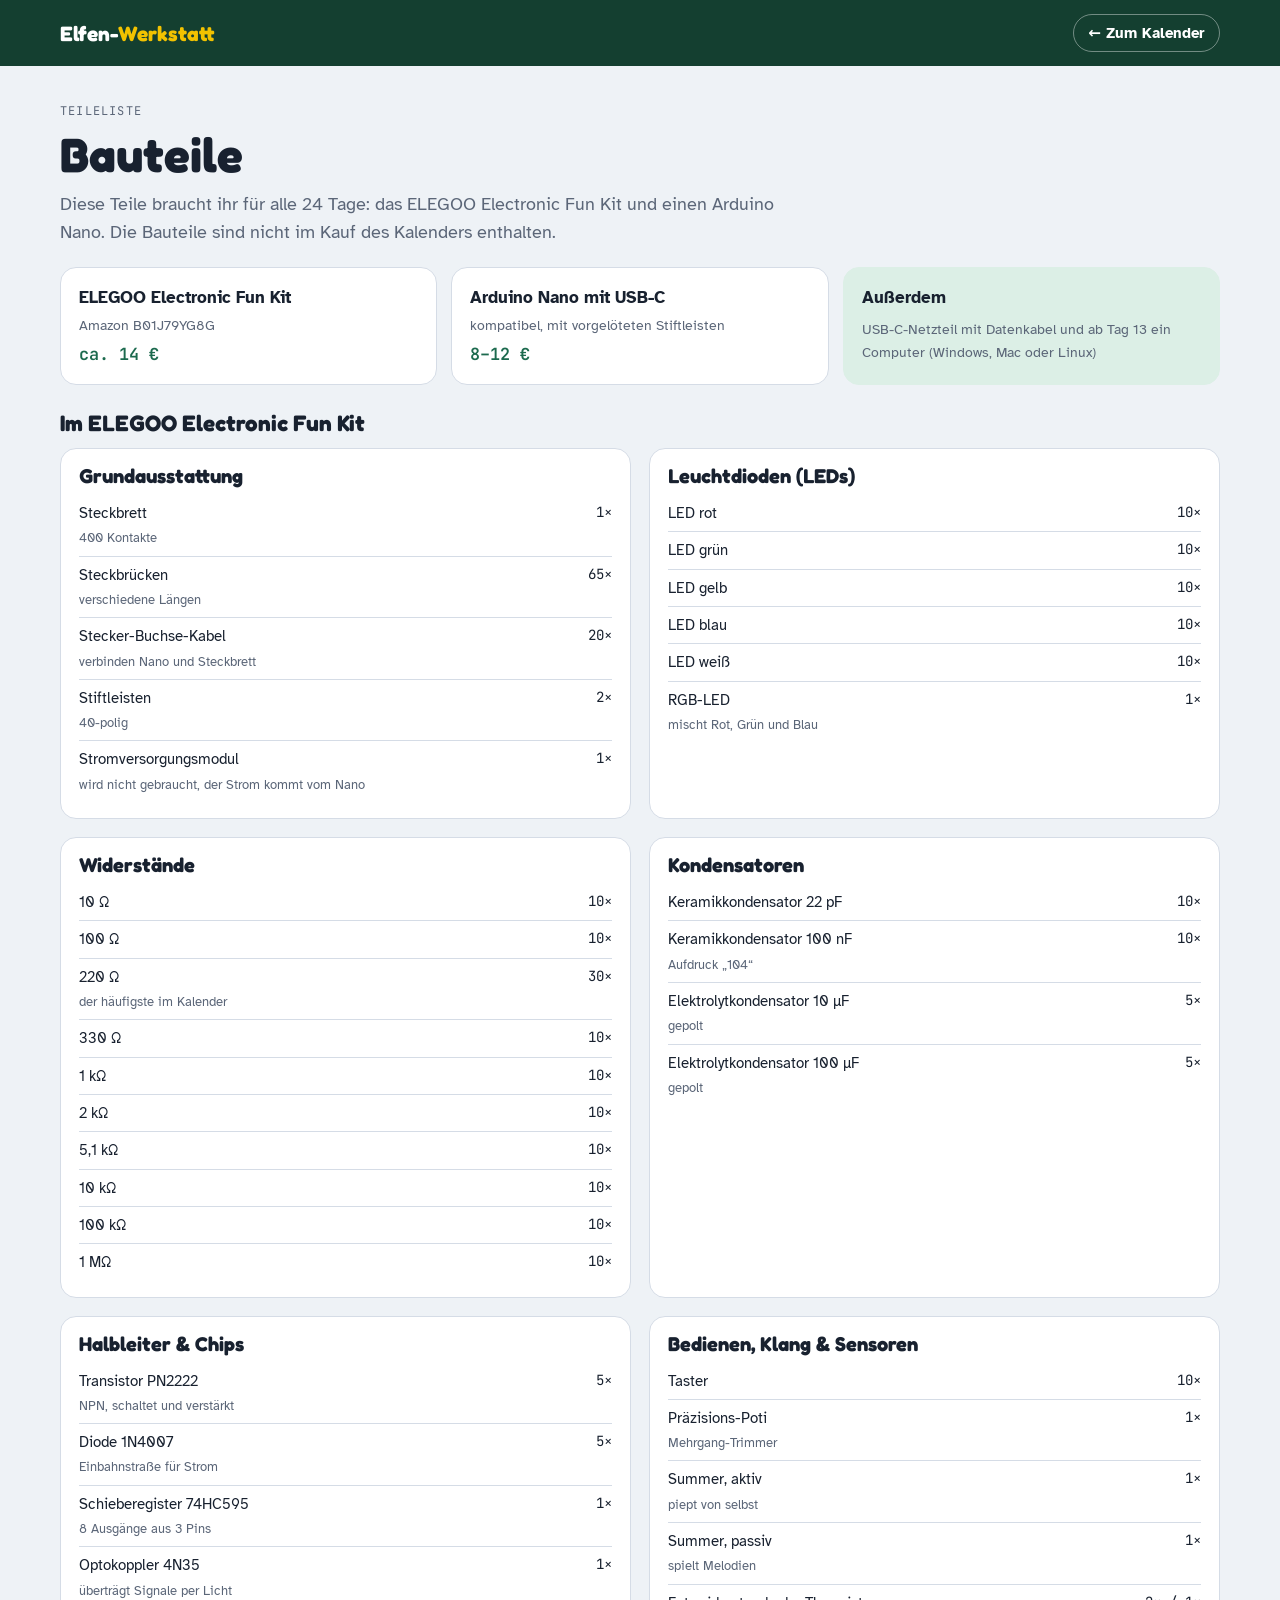
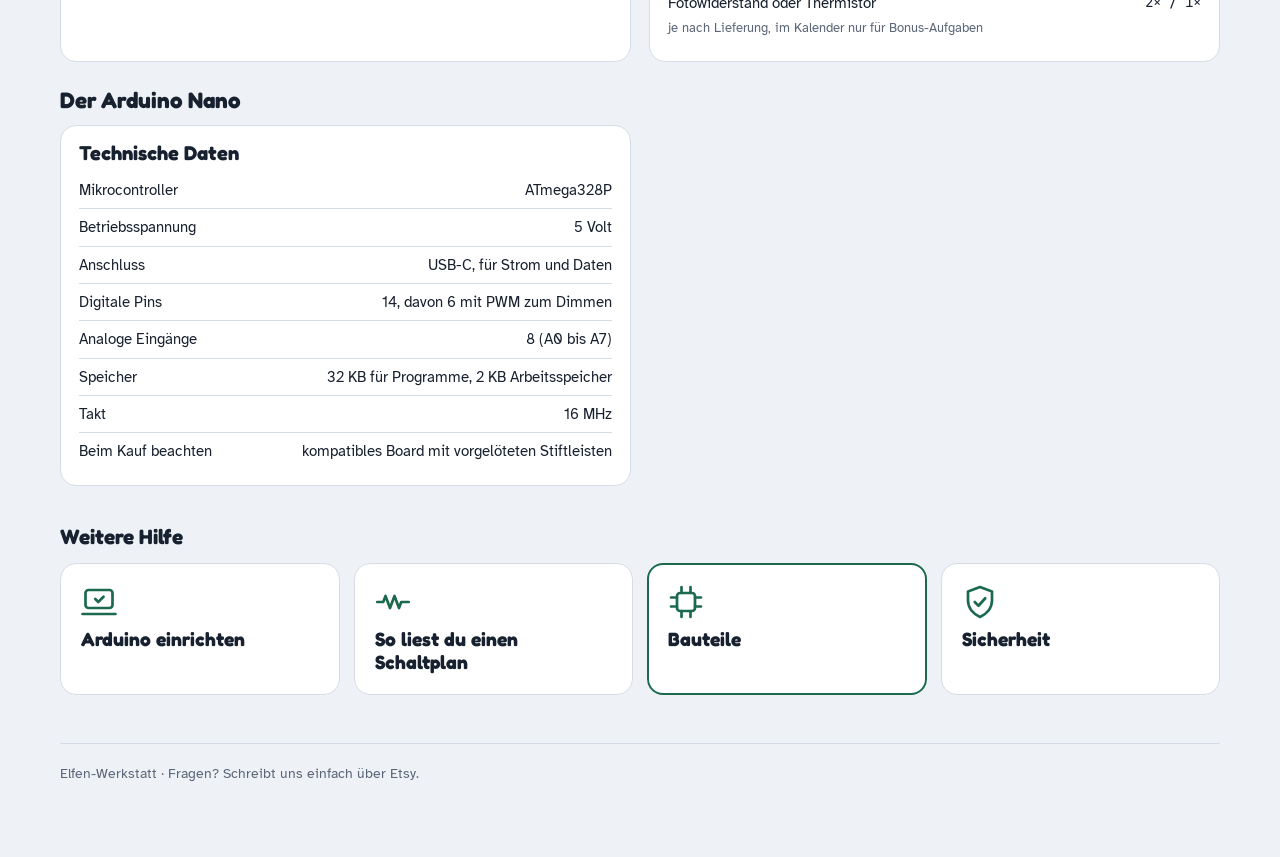
==== bauteile.html @ 212f585e "Hilfe-Unterseiten statt langer Startseite Arduino einrichten, Schaltplan lesen, Bauteile und Sicherh" ====
<!doctype html>
<html lang="de">
<head>
<meta charset="utf-8">
<meta name="viewport" content="width=device-width, initial-scale=1, viewport-fit=cover">
<title>Bauteile · Elfen-Werkstatt</title>
<meta name="description" content="Diese Teile braucht ihr für alle 24 Tage: das ELEGOO Electronic Fun Kit und einen Arduino Nano. Die Bauteile sind nicht im Kauf des Kalenders enthalten.">
<link rel="icon" href="favicon.svg" type="image/svg+xml">
<link rel="preconnect" href="https://fonts.googleapis.com">
<link rel="preconnect" href="https://fonts.gstatic.com" crossorigin>
<link rel="stylesheet" href="https://fonts.googleapis.com/css2?family=Atkinson+Hyperlegible:ital,wght@0,400;0,700;1,400&family=Fredoka:wght@500;600;700&family=JetBrains+Mono:wght@400;600&display=swap">
<style>
/* Layout: Ein Adventskalender als Werkbank. Oben 24 Türchen, darunter öffnet sich die Tageskarte mit Schaltplan. */
:root {
  --bg: #eef2f6;
  --surface: #ffffff;
  --ink: #18212f;
  --muted: #5b6678;
  --line: #d5dce6;
  --pine: #1c6a4e;
  --pine-soft: #dcefe6;
  --night: #24365c;
  --night-soft: #dfe6f3;
  --berry: #b5323a;
  --gold: #b97f00;
  --gold-soft: #f6e7c1;
  --sch-bg: #ffffff;
  --led-red: #e5484d;
  --led-green: #2f9e6a;
  --led-yellow: #f2c200;
  --led-blue: #3e63dd;
  --led-white: #f2f4f7;
  --code-bg: #17213a;
  --code-ink: #e8edf6;
  --code-comment: #8fa3c4;
  --code-try: #ffd66b;
  --f-display: "Fredoka", "Avenir Next Rounded", "Arial Rounded MT Bold", system-ui, sans-serif;
  --f-body: "Atkinson Hyperlegible", "Segoe UI", system-ui, sans-serif;
  --f-mono: "JetBrains Mono", ui-monospace, "SF Mono", Menlo, monospace;
}
@media (prefers-color-scheme: dark) {
  :root:not([data-theme="light"]) {
    --bg: #0c1320; --surface: #141f31; --ink: #e5eaf2; --muted: #95a2b7; --line: #263449;
    --pine: #56c495; --pine-soft: #17352b; --night: #9db4e8; --night-soft: #1a2741;
    --berry: #ff7a7f; --gold: #f2c14e; --gold-soft: #3a2f12; --sch-bg: #141f31;
    --led-white: #dfe5ee; --code-bg: #0a1018; --code-ink: #e8edf6; --code-comment: #8496b4; --code-try: #ffd66b; color-scheme: dark;
  }
}
:root[data-theme="dark"] {
  --bg: #0c1320; --surface: #141f31; --ink: #e5eaf2; --muted: #95a2b7; --line: #263449;
  --pine: #56c495; --pine-soft: #17352b; --night: #9db4e8; --night-soft: #1a2741;
  --berry: #ff7a7f; --gold: #f2c14e; --gold-soft: #3a2f12; --sch-bg: #141f31;
  --led-white: #dfe5ee; --code-bg: #0a1018; --code-ink: #e8edf6; --code-comment: #8496b4; --code-try: #ffd66b; color-scheme: dark;
}

* { box-sizing: border-box; }
[hidden] { display: none !important; }
html, body { margin: 0; }
body {
  background: var(--bg); color: var(--ink); font-family: var(--f-body); font-size: 1.0625rem; line-height: 1.6;
  padding-block: 0 72px; -webkit-font-smoothing: antialiased;
}
.wrap { max-width: calc(1160px + 2 * clamp(16px, 4vw, 44px)); margin-inline: auto; padding-inline: clamp(16px, 4vw, 44px); }
h1, h2, h3 { font-family: var(--f-display); margin: 0; text-wrap: balance; line-height: 1.1; }
p { margin: 0; }
a { color: var(--night); }
code, .mono { font-family: var(--f-mono); font-size: 0.9em; }
code { background: var(--bg); padding: 1px 5px; border-radius: 4px; }
:focus-visible { outline: 3px solid var(--gold); outline-offset: 3px; }
.eyebrow { font-family: var(--f-mono); font-size: 0.75rem; letter-spacing: 0.1em; text-transform: uppercase; color: var(--muted); }

/* Kopf: Foto über die volle Breite, Text links auf grünem Verlauf */
.hero { position: relative; min-height: clamp(460px, 64vh, 640px); display: flex; align-items: center; overflow: hidden; background: #143f30; color: #fff; }
.hero-img { position: absolute; inset: 0; width: 100%; height: 100%; object-fit: cover; object-position: 70% 50%; }
.hero::before { content: ""; position: absolute; inset: 0; z-index: 1;
  background: linear-gradient(90deg, rgba(20,63,48,0.97) 0%, rgba(20,63,48,0.9) 38%, rgba(20,63,48,0.35) 62%, rgba(20,63,48,0) 80%); }
.hero .wrap { position: relative; z-index: 2; width: 100%; padding-block: 56px; }
.hero-text { max-width: 720px; }
.hero .eyebrow { color: #cfe3da; }
.hero h1 { font-size: clamp(2.8rem, 7vw, 5.2rem); font-weight: 700; letter-spacing: -0.01em; margin-top: 10px; color: #fff; }
.hero h1 span { color: #f2c200; }
.lede { margin-top: 16px; color: #e3eee9; max-width: 52ch; font-size: 1.15rem; }
.hero-chips { display: flex; flex-wrap: wrap; gap: 8px; margin-top: 22px; }
.hero-chips span { font-size: 0.9rem; font-weight: 700; padding: 5px 12px; border-radius: 999px; background: rgba(255,255,255,0.14); border: 1px solid rgba(255,255,255,0.28); color: #fff; }
.hero-chips span.gold { background: #f2c200; border-color: #f2c200; color: #18212f; }
.chain { display: flex; gap: 14px; margin-top: 26px; align-items: center; }
.chain i { width: 14px; height: 14px; border-radius: 50%; background: var(--c); opacity: 0.3; box-shadow: 0 0 0 transparent; }
.chain i.on { opacity: 1; box-shadow: 0 0 16px var(--c); }
.hero-note { position: absolute; right: 14px; bottom: 10px; z-index: 2; font-size: 0.75rem; color: #fff; background: rgba(0,0,0,0.35); padding: 2px 8px; border-radius: 6px; }

/* Was ihr kaufen müsst: breite Box unter dem Hero */
.need { margin-block: 28px 34px; background: var(--surface); border: 1px solid var(--line); border-radius: 18px; padding: 20px 24px;
  display: grid; grid-template-columns: minmax(0, 1fr) minmax(0, 3fr); gap: 18px 28px; align-items: center; }
.need h2 { font-size: 1.35rem; }
.need h2 small { display: block; font-family: var(--f-body); font-size: 0.88rem; font-weight: 400; color: var(--muted); margin-top: 4px; }
.need ul { list-style: none; margin: 0; padding: 0; display: grid; grid-template-columns: repeat(3, minmax(0, 1fr)); gap: 14px; }
.need li { display: grid; gap: 2px; padding: 12px 14px; border-radius: 12px; background: var(--bg); }
.need li b { font-weight: 700; }
.need .price { font-family: var(--f-mono); white-space: nowrap; font-size: 1.05rem; color: var(--pine); font-weight: 600; }
.need li.sum { background: var(--pine-soft); }
.need small { color: var(--muted); font-size: 0.88rem; line-height: 1.45; }
.need .extra { grid-column: 1 / -1; display: flex; flex-wrap: wrap; gap: 6px 28px; padding-top: 12px; border-top: 1px dashed var(--line); }

/* Türchen */
.doors-head { display: flex; justify-content: space-between; align-items: baseline; flex-wrap: wrap; gap: 8px 20px; margin-block: 8px 14px; }
.doors-head h2 { font-size: 1.5rem; }
.key { display: flex; gap: 16px; flex-wrap: wrap; font-size: 0.9rem; color: var(--muted); }
.key span { display: inline-flex; align-items: center; gap: 6px; }
.key i { width: 12px; height: 12px; border-radius: 3px; background: var(--c); }
.doors { display: grid; grid-template-columns: repeat(6, minmax(0, 1fr)); gap: 10px; }
.door {
  position: relative; border: 1px solid var(--line); border-radius: 14px; padding: 12px 12px 10px; min-height: 104px;
  background: var(--tint); color: var(--ink); cursor: pointer; text-align: left; font: inherit;
  display: flex; flex-direction: column; justify-content: space-between; gap: 6px;
  transition: transform .15s ease, border-color .15s ease;
}
.door.p1 { --tint: var(--pine-soft); --accent: var(--pine); }
.door.p2 { --tint: var(--night-soft); --accent: var(--night); }
.door.fin { --tint: var(--gold-soft); --accent: var(--gold); grid-column: span 2; }
.door:hover { transform: translateY(-2px); border-color: var(--accent); }
.door .n { font-family: var(--f-display); font-weight: 700; font-size: 2.1rem; line-height: 1; color: var(--accent); }
.door .t { font-size: 0.84rem; line-height: 1.3; }
.door[aria-current="true"] { border: 2px solid var(--accent); padding: 11px 11px 9px; }
.door.seen::after {
  content: ""; position: absolute; top: 12px; right: 12px; width: 9px; height: 9px; border-radius: 50%; background: var(--accent);
}

/* Tageskarte */
.day { margin-top: 26px; background: var(--surface); border: 1px solid var(--line); border-radius: 20px; padding: clamp(18px, 3vw, 32px); scroll-margin-top: 16px; }
.day-head { display: flex; justify-content: space-between; align-items: flex-start; gap: 16px; flex-wrap: wrap; }
.day-head h2 { font-size: clamp(1.7rem, 4vw, 2.5rem); margin-top: 6px; }
.meta { display: flex; gap: 10px; flex-wrap: wrap; margin-top: 12px; }
.chip { font-size: 0.85rem; padding: 3px 10px; border-radius: 999px; border: 1px solid var(--line); background: var(--bg); display: inline-flex; align-items: center; gap: 6px; }
.dots { display: inline-flex; gap: 3px; }
.dots i { width: 8px; height: 8px; border-radius: 50%; border: 1.5px solid var(--accent); }
.dots i.f { background: var(--accent); }
.nav { display: flex; gap: 8px; }
.btn { font: inherit; font-size: 0.95rem; border: 1px solid var(--line); background: var(--bg); color: var(--ink); border-radius: 10px; padding: 7px 14px; cursor: pointer; }
.btn:hover:not(:disabled) { border-color: var(--accent); }
.btn:disabled { opacity: 0.4; cursor: default; }
.btn.go { background: var(--accent); color: var(--surface); border-color: var(--accent); }
.day-body { display: grid; grid-template-columns: minmax(0, 1fr) minmax(0, 1.1fr); gap: 32px; margin-top: 24px; align-items: start; }
.story { font-style: italic; font-size: 1.12rem; border-left: 4px solid var(--accent); padding-left: 14px; }
.blocks { display: grid; gap: 18px; margin-top: 20px; }
.block h3 { font-family: var(--f-mono); font-weight: 600; font-size: 0.75rem; letter-spacing: 0.1em; text-transform: uppercase; color: var(--muted); margin-bottom: 4px; }
.block p { max-width: 64ch; }
.block.bonus { background: var(--gold-soft); border-radius: 12px; padding: 12px 14px; }
.block.calc { background: var(--bg); border-radius: 12px; padding: 12px 14px; }
.figure { position: sticky; top: 16px; display: grid; gap: 10px; }
.sheet { border: 1px solid var(--line); border-radius: 14px; background: var(--sch-bg); padding: 14px; overflow-x: auto; }
.figure figcaption { font-size: 0.88rem; color: var(--muted); display: flex; justify-content: space-between; gap: 10px; flex-wrap: wrap; }
.tomorrow { margin-top: 26px; padding-top: 18px; border-top: 1px dashed var(--line); display: flex; justify-content: space-between; align-items: center; gap: 16px; flex-wrap: wrap; }
.tomorrow p { color: var(--muted); max-width: 60ch; }

/* Schaltplan */
.sch { display: block; width: 100%; height: auto; max-height: 460px; color: var(--ink); }
.sch .w { fill: none; stroke: currentColor; stroke-width: 2; stroke-linejoin: round; stroke-linecap: round; }
.sch .thin { stroke-width: 1.4; }
.sch .b { fill: var(--sch-bg); stroke: currentColor; stroke-width: 2; }
.sch .fill, .sch .j { fill: currentColor; }
.sch .o { fill: var(--sch-bg); stroke: currentColor; stroke-width: 1.6; }
.sch .box { fill: none; stroke: currentColor; stroke-width: 1.6; }
.sch .dash { stroke-dasharray: 5 4; stroke: var(--muted); }
.sch text { font-family: var(--f-mono); font-size: 12px; fill: currentColor; }
.sch .ref { font-weight: 600; }
.sch .small { font-size: 10.5px; fill: var(--muted); }
.sch .net { font-weight: 600; fill: var(--berry); }
.sch .pin { font-size: 11px; }
.sch .num { font-size: 9px; fill: var(--muted); }
.pins { width: 100%; border-collapse: collapse; font-size: 0.86rem; }
.pins th, .pins td { text-align: left; padding: 5px 8px; border-bottom: 1px solid var(--line); vertical-align: top; }
.pins th { font-family: var(--f-mono); font-size: 0.72rem; text-transform: uppercase; letter-spacing: 0.06em; color: var(--muted); font-weight: 600; }
.tablewrap { overflow-x: auto; }

/* Code */
.code { margin-top: 28px; display: grid; gap: 12px; }
.code-head { display: flex; justify-content: space-between; align-items: center; gap: 12px; flex-wrap: wrap; }
.code-head h3 { font-size: 1.35rem; }
.steps { display: flex; gap: 8px; flex-wrap: wrap; margin: 0; padding: 0; list-style: none; counter-reset: s; }
.steps li { counter-increment: s; font-size: 0.92rem; background: var(--bg); border: 1px solid var(--line); border-radius: 999px; padding: 4px 12px 4px 6px; display: inline-flex; align-items: center; gap: 8px; }
.steps li::before { content: counter(s); width: 22px; height: 22px; border-radius: 50%; background: var(--accent); color: var(--surface); display: inline-grid; place-items: center; font-weight: 700; font-size: 0.8rem; }
.copy { font: inherit; font-weight: 700; font-size: 1rem; border: 0; border-radius: 12px; padding: 10px 18px; cursor: pointer; background: var(--accent); color: var(--surface); }
.copy.done { background: var(--pine); }
.codebox { position: relative; background: var(--code-bg); color: var(--code-ink); border-radius: 14px; overflow: auto; max-height: 520px; }
.codebox pre { margin: 0; padding: 16px 18px; font-family: var(--f-mono); font-size: 0.86rem; line-height: 1.55; tab-size: 2; }
.codebox .file { position: sticky; top: 0; display: block; padding: 8px 18px; font-family: var(--f-mono); font-size: 0.75rem; color: var(--code-comment); background: var(--code-bg); border-bottom: 1px solid rgba(255,255,255,0.08); }
.codebox code { background: none; padding: 0; border-radius: 0; color: inherit; font-size: inherit; }
.codebox ::selection { background: rgba(255, 214, 107, 0.35); color: #ffffff; }
.codebox .c { color: var(--code-comment); }
.codebox .try { color: var(--code-try); font-weight: 600; }
.legend-try { font-size: 0.9rem; color: var(--muted); }
.legend-try b { color: var(--ink); background: var(--code-bg); color: var(--code-try); padding: 1px 6px; border-radius: 4px; font-family: var(--f-mono); font-weight: 600; }
.callout { margin-top: 20px; border: 2px dashed var(--accent); border-radius: 14px; padding: 14px 16px; display: flex; justify-content: space-between; align-items: center; gap: 12px; flex-wrap: wrap; }
.callout p { max-width: 60ch; }

/* Freischalten */
.door.locked .n::after {
  content: ""; display: inline-block; width: 10px; height: 8px; margin-left: 8px; vertical-align: middle;
  border-radius: 2px; background: var(--accent); position: relative; top: -3px;
  box-shadow: 0 -5px 0 -2px var(--tint), 0 -6px 0 -1px var(--accent);
}
.lock { display: grid; gap: 14px; max-width: 640px; }
.lock h2 { font-size: clamp(1.7rem, 4vw, 2.5rem); }
.lock form { display: flex; gap: 10px; flex-wrap: wrap; margin-top: 4px; }
.lock input {
  flex: 1 1 240px; min-width: 0; font-family: var(--f-mono); font-size: 1.25rem; letter-spacing: 0.08em; text-transform: uppercase;
  padding: 10px 14px; border-radius: 12px; border: 2px solid var(--line); background: var(--bg); color: var(--ink);
}
.lock input:focus { border-color: var(--accent); outline: none; }
.lock .msg { min-height: 1.4em; font-weight: 700; }
.lock .msg.err { color: var(--berry); }
.lock .msg.ok { color: var(--pine); }
.lock .hint { color: var(--muted); font-size: 0.95rem; }
.lock .card { background: var(--gold-soft); border-radius: 12px; padding: 12px 14px; font-size: 0.95rem; }
.unlocked-note { font-size: 0.88rem; color: var(--pine); font-weight: 700; }

/* Arduino einrichten */
.guide { background: var(--surface); border: 1px solid var(--line); border-radius: 20px; padding: clamp(18px, 3vw, 32px); }
.guide-body { display: grid; gap: 10px; max-width: 74ch; }
.guide-body h3 { font-size: 1.25rem; margin-top: 14px; }
.guide-body ol, .guide-body ul { margin: 0; padding-left: 22px; display: grid; gap: 6px; }
.guide-body ul ul { margin-top: 6px; }

/* Hilfe & Infos: Kacheln zu den Unterseiten */
.infos { display: grid; grid-template-columns: repeat(4, minmax(0, 1fr)); gap: 14px; margin-top: 14px; }
.info { display: grid; gap: 8px; align-content: start; padding: 20px; border-radius: 16px; background: var(--surface); border: 1px solid var(--line);
  color: var(--ink); text-decoration: none; transition: transform .15s ease, border-color .15s ease; }
.info:hover { transform: translateY(-2px); border-color: var(--pine); }
.info[aria-current="page"] { border: 2px solid var(--pine); padding: 19px; }
.info svg { width: 36px; height: 36px; color: var(--pine); fill: none; stroke: currentColor; stroke-width: 1.8; stroke-linecap: round; stroke-linejoin: round; }
.info .t { font-family: var(--f-display); font-weight: 700; font-size: 1.2rem; line-height: 1.2; }
.info .d { color: var(--muted); font-size: 0.95rem; }
.info .go { color: var(--pine); font-weight: 700; font-size: 0.95rem; margin-top: 4px; }
.sitefoot { margin-top: 48px; padding-top: 18px; border-top: 1px solid var(--line); font-size: 0.9rem; color: var(--muted); }

/* Unterseiten */
.topbar { background: #143f30; color: #fff; }
.topbar .wrap { display: flex; justify-content: space-between; align-items: center; gap: 12px; padding-block: 14px; }
.topbar .brand { color: #fff; text-decoration: none; font-family: var(--f-display); font-weight: 700; font-size: 1.3rem; }
.topbar .brand span { color: #f2c200; }
.topbar .back { color: #fff; text-decoration: none; font-weight: 700; font-size: 0.95rem; border: 1px solid rgba(255,255,255,0.4); border-radius: 999px; padding: 6px 14px; }
.topbar .back:hover { background: rgba(255,255,255,0.12); }
.pagehead { padding-block: 36px 20px; }
.pagehead h1 { font-size: clamp(2rem, 5vw, 3rem); margin-top: 6px; }
.pagehead p { color: var(--muted); max-width: 62ch; margin-top: 10px; font-size: 1.1rem; }
.page { background: var(--surface); border: 1px solid var(--line); border-radius: 20px; padding: clamp(18px, 3vw, 32px); }
.parts { display: grid; grid-template-columns: repeat(2, minmax(0, 1fr)); gap: 18px; }
.parts section { background: var(--surface); border: 1px solid var(--line); border-radius: 16px; padding: 16px 18px; }
.parts h2 { font-size: 1.25rem; margin-bottom: 8px; }
.parts table { width: 100%; border-collapse: collapse; font-size: 0.95rem; }
.parts td { padding: 6px 0; border-bottom: 1px solid var(--line); vertical-align: top; }
.parts tr:last-child td { border-bottom: 0; }
.parts td.n { text-align: right; white-space: nowrap; font-family: var(--f-mono); font-size: 0.88rem; padding-left: 12px; }
.parts small { color: var(--muted); }
.kaufen { display: grid; grid-template-columns: repeat(3, minmax(0, 1fr)); gap: 14px; margin-bottom: 22px; }
.kaufen div { background: var(--surface); border: 1px solid var(--line); border-radius: 16px; padding: 16px 18px; display: grid; gap: 4px; }
.kaufen div.sum { background: var(--pine-soft); border-color: var(--pine-soft); }
.kaufen b { font-weight: 700; }
.kaufen .price { font-family: var(--f-mono); color: var(--pine); font-weight: 600; font-size: 1.05rem; }
.kaufen small { color: var(--muted); }
.legend-big { display: grid; grid-template-columns: repeat(auto-fill, minmax(180px, 1fr)); gap: 12px; margin-top: 20px; }
.legend-big div { background: var(--surface); border: 1px solid var(--line); border-radius: 14px; padding: 14px; display: grid; gap: 6px; justify-items: center; text-align: center; }
.legend-big .sch { height: 54px; width: auto; max-width: 100%; }
.legend-big b { font-size: 1rem; }
.legend-big small { color: var(--muted); font-size: 0.86rem; line-height: 1.4; }
.rules { display: grid; gap: 12px; margin: 0; padding: 0; list-style: none; }
.rules li { display: grid; grid-template-columns: 36px minmax(0, 1fr); gap: 14px; align-items: start; background: var(--surface); border: 1px solid var(--line); border-radius: 14px; padding: 14px 16px; }
.rules li i { width: 36px; height: 36px; border-radius: 50%; background: var(--pine); color: var(--surface); display: grid; place-items: center; font-style: normal; font-weight: 700; font-family: var(--f-display); }
.rules b { display: block; margin-bottom: 2px; }
.more { margin-top: 40px; }
.more h2 { font-size: 1.3rem; }
h2.sub { font-size: 1.4rem; margin: 26px 0 12px; }
.parts td.n.wide { font-family: var(--f-body); font-size: 0.95rem; white-space: normal; }

/* Unterer Teil */
.section { margin-top: 56px; }
.section > h2 { font-size: 1.6rem; margin-bottom: 6px; }
.section > p { color: var(--muted); max-width: 64ch; margin-bottom: 16px; }
.legend { display: grid; grid-template-columns: repeat(auto-fill, minmax(150px, 1fr)); gap: 10px; }
.legend div { background: var(--surface); border: 1px solid var(--line); border-radius: 12px; padding: 10px 12px; display: grid; gap: 4px; justify-items: center; font-size: 0.88rem; }
.legend .sch { height: 46px; width: auto; max-width: 100%; }
.two { display: grid; grid-template-columns: minmax(0, 1.3fr) minmax(0, 1fr); gap: 28px; align-items: start; }
.panel { background: var(--surface); border: 1px solid var(--line); border-radius: 16px; padding: 16px 18px; }
.safety { margin: 0; padding-left: 20px; display: grid; gap: 8px; }
.foot { margin-top: 48px; font-size: 0.88rem; color: var(--muted); max-width: 72ch; }

@media (max-width: 960px) {
  .infos { grid-template-columns: repeat(2, minmax(0, 1fr)); }
  .parts, .kaufen { grid-template-columns: minmax(0, 1fr); }
  .day-body, .two { grid-template-columns: minmax(0, 1fr); }
  .need { grid-template-columns: minmax(0, 1fr); }
  .hero::before { background: linear-gradient(90deg, rgba(20,63,48,0.96) 0%, rgba(20,63,48,0.85) 55%, rgba(20,63,48,0.4) 100%); }
  .figure { position: static; order: -1; }
  .doors { grid-template-columns: repeat(4, minmax(0, 1fr)); }
}
@media (max-width: 640px) {
  .hero { flex-direction: column; align-items: stretch; min-height: 0; }
  .hero-img { position: static; height: 240px; object-position: 75% 55%; }
  .hero::before { display: none; }
  .hero .wrap { padding-block: 26px 30px; }
  .hero-note { top: 206px; bottom: auto; }
  .need ul { grid-template-columns: minmax(0, 1fr); }
}
@media (max-width: 520px) {
  .infos { grid-template-columns: minmax(0, 1fr); }
  .doors { grid-template-columns: repeat(3, minmax(0, 1fr)); }
  .door { min-height: 88px; }
  .door .n { font-size: 1.7rem; }
  .door.fin { grid-column: span 3; }
}
@media (prefers-reduced-motion: reduce) { * { transition: none !important; animation: none !important; scroll-behavior: auto !important; } }
</style>
</head>
<body>
<svg width="0" height="0" style="position:absolute" aria-hidden="true" focusable="false">
  <defs><marker id="ah" viewBox="0 0 10 10" refX="9" refY="5" markerWidth="7" markerHeight="7" orient="auto-start-reverse"><path d="M0,0L10,5L0,10z" fill="currentColor"/></marker></defs>
</svg>
<header class="topbar"><div class="wrap"><a class="brand" href="./">Elfen-<span>Werkstatt</span></a><a class="back" href="./">← Zum Kalender</a></div></header>
<main class="wrap">
  <div class="pagehead"><div class="eyebrow">Teileliste</div><h1>Bauteile</h1><p>Diese Teile braucht ihr für alle 24 Tage: das ELEGOO Electronic Fun Kit und einen Arduino Nano. Die Bauteile sind nicht im Kauf des Kalenders enthalten.</p></div>
  <div class="kaufen"><div><b>ELEGOO Electronic Fun Kit</b><small>Amazon B01J79YG8G</small><span class="price">ca. 14 €</span></div><div><b>Arduino Nano mit USB-C</b><small>kompatibel, mit vorgelöteten Stiftleisten</small><span class="price">8–12 €</span></div><div class="sum"><b>Außerdem</b><small>USB-C-Netzteil mit Datenkabel und ab Tag 13 ein Computer (Windows, Mac oder Linux)</small></div></div><h2 class="sub">Im ELEGOO Electronic Fun Kit</h2><div class="parts"><section><h2>Grundausstattung</h2><table><tr><td>Steckbrett<br><small>400 Kontakte</small></td><td class="n">1×</td></tr><tr><td>Steckbrücken<br><small>verschiedene Längen</small></td><td class="n">65×</td></tr><tr><td>Stecker-Buchse-Kabel<br><small>verbinden Nano und Steckbrett</small></td><td class="n">20×</td></tr><tr><td>Stiftleisten<br><small>40-polig</small></td><td class="n">2×</td></tr><tr><td>Stromversorgungsmodul<br><small>wird nicht gebraucht, der Strom kommt vom Nano</small></td><td class="n">1×</td></tr></table></section><section><h2>Leuchtdioden (LEDs)</h2><table><tr><td>LED rot</td><td class="n">10×</td></tr><tr><td>LED grün</td><td class="n">10×</td></tr><tr><td>LED gelb</td><td class="n">10×</td></tr><tr><td>LED blau</td><td class="n">10×</td></tr><tr><td>LED weiß</td><td class="n">10×</td></tr><tr><td>RGB-LED<br><small>mischt Rot, Grün und Blau</small></td><td class="n">1×</td></tr></table></section><section><h2>Widerstände</h2><table><tr><td>10 Ω</td><td class="n">10×</td></tr><tr><td>100 Ω</td><td class="n">10×</td></tr><tr><td>220 Ω<br><small>der häufigste im Kalender</small></td><td class="n">30×</td></tr><tr><td>330 Ω</td><td class="n">10×</td></tr><tr><td>1 kΩ</td><td class="n">10×</td></tr><tr><td>2 kΩ</td><td class="n">10×</td></tr><tr><td>5,1 kΩ</td><td class="n">10×</td></tr><tr><td>10 kΩ</td><td class="n">10×</td></tr><tr><td>100 kΩ</td><td class="n">10×</td></tr><tr><td>1 MΩ</td><td class="n">10×</td></tr></table></section><section><h2>Kondensatoren</h2><table><tr><td>Keramikkondensator 22 pF</td><td class="n">10×</td></tr><tr><td>Keramikkondensator 100 nF<br><small>Aufdruck „104“</small></td><td class="n">10×</td></tr><tr><td>Elektrolytkondensator 10 µF<br><small>gepolt</small></td><td class="n">5×</td></tr><tr><td>Elektrolytkondensator 100 µF<br><small>gepolt</small></td><td class="n">5×</td></tr></table></section><section><h2>Halbleiter & Chips</h2><table><tr><td>Transistor PN2222<br><small>NPN, schaltet und verstärkt</small></td><td class="n">5×</td></tr><tr><td>Diode 1N4007<br><small>Einbahnstraße für Strom</small></td><td class="n">5×</td></tr><tr><td>Schieberegister 74HC595<br><small>8 Ausgänge aus 3 Pins</small></td><td class="n">1×</td></tr><tr><td>Optokoppler 4N35<br><small>überträgt Signale per Licht</small></td><td class="n">1×</td></tr></table></section><section><h2>Bedienen, Klang & Sensoren</h2><table><tr><td>Taster</td><td class="n">10×</td></tr><tr><td>Präzisions-Poti<br><small>Mehrgang-Trimmer</small></td><td class="n">1×</td></tr><tr><td>Summer, aktiv<br><small>piept von selbst</small></td><td class="n">1×</td></tr><tr><td>Summer, passiv<br><small>spielt Melodien</small></td><td class="n">1×</td></tr><tr><td>Fotowiderstand oder Thermistor<br><small>je nach Lieferung, im Kalender nur für Bonus-Aufgaben</small></td><td class="n">2× / 1×</td></tr></table></section></div><h2 class="sub">Der Arduino Nano</h2><div class="parts"><section><h2>Technische Daten</h2><table><tr><td>Mikrocontroller</td><td class="n wide">ATmega328P</td></tr><tr><td>Betriebsspannung</td><td class="n wide">5 Volt</td></tr><tr><td>Anschluss</td><td class="n wide">USB-C, für Strom und Daten</td></tr><tr><td>Digitale Pins</td><td class="n wide">14, davon 6 mit PWM zum Dimmen</td></tr><tr><td>Analoge Eingänge</td><td class="n wide">8 (A0 bis A7)</td></tr><tr><td>Speicher</td><td class="n wide">32 KB für Programme, 2 KB Arbeitsspeicher</td></tr><tr><td>Takt</td><td class="n wide">16 MHz</td></tr><tr><td>Beim Kauf beachten</td><td class="n wide">kompatibles Board mit vorgelöteten Stiftleisten</td></tr></table></section></div>
  <section class="more"><h2>Weitere Hilfe</h2><nav class="infos" aria-label="Hilfe und Infos"><a class="info" href="einrichten.html"><svg viewBox="0 0 24 24" aria-hidden="true"><rect x="3" y="4" width="18" height="12" rx="2"/><path d="M1 20h22M9.5 10l2 2 3.5-3.5"/></svg><span class="t">Arduino einrichten</span></a><a class="info" href="schaltplan-lesen.html"><svg viewBox="0 0 24 24" aria-hidden="true"><path d="M1.5 12h4l1.5-4 3 8 3-8 3 8 1.5-4h5"/></svg><span class="t">So liest du einen Schaltplan</span></a><a class="info" href="bauteile.html" aria-current="page"><svg viewBox="0 0 24 24" aria-hidden="true"><rect x="6" y="6" width="12" height="12" rx="2"/><path d="M9 2v4M15 2v4M9 18v4M15 18v4M2 9h4M2 15h4M18 9h4M18 15h4"/></svg><span class="t">Bauteile</span></a><a class="info" href="sicherheit.html"><svg viewBox="0 0 24 24" aria-hidden="true"><path d="M12 2l8 3v6c0 5-3.5 9-8 11-4.5-2-8-6-8-11V5z"/><path d="M8.5 12l2.5 2.5 4.5-5"/></svg><span class="t">Sicherheit</span></a></nav></section>
  <footer class="sitefoot">Elfen-Werkstatt · Fragen? Schreibt uns einfach über Etsy.</footer>
</main>
</body>
</html>
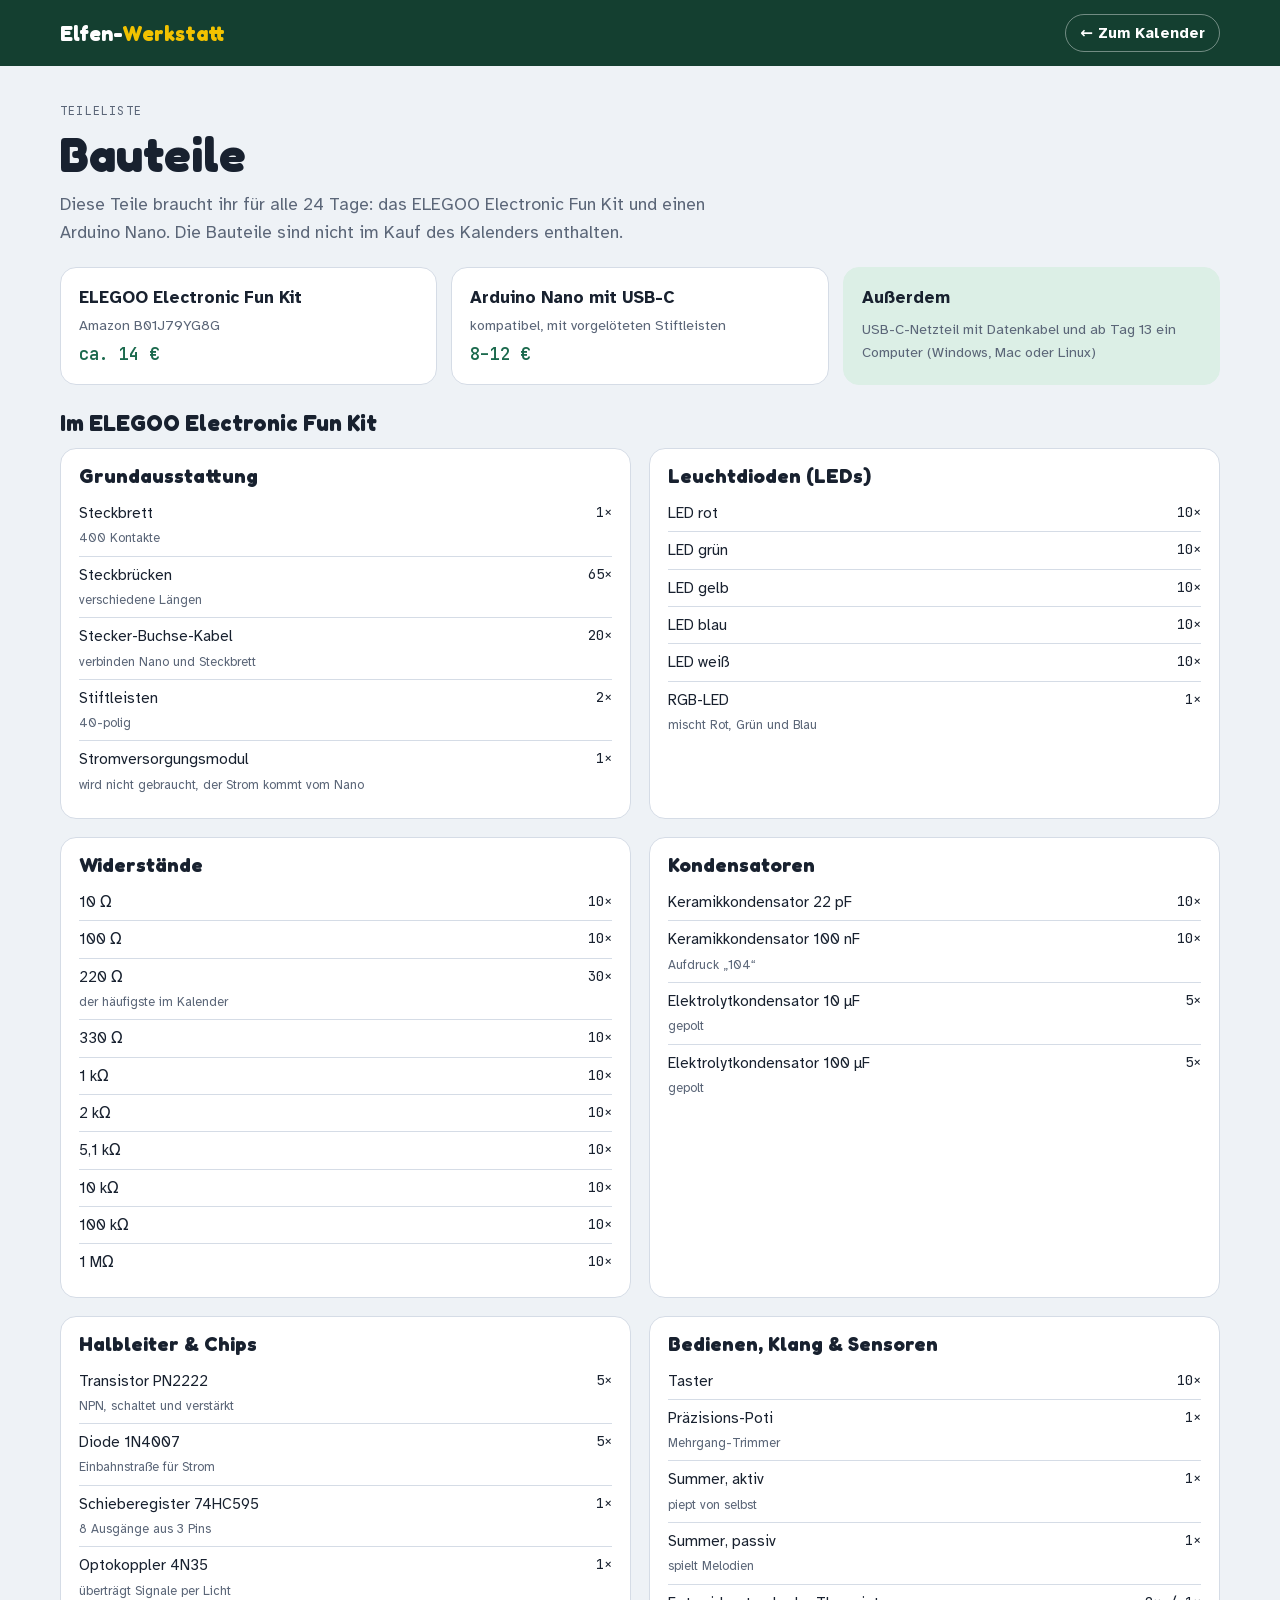
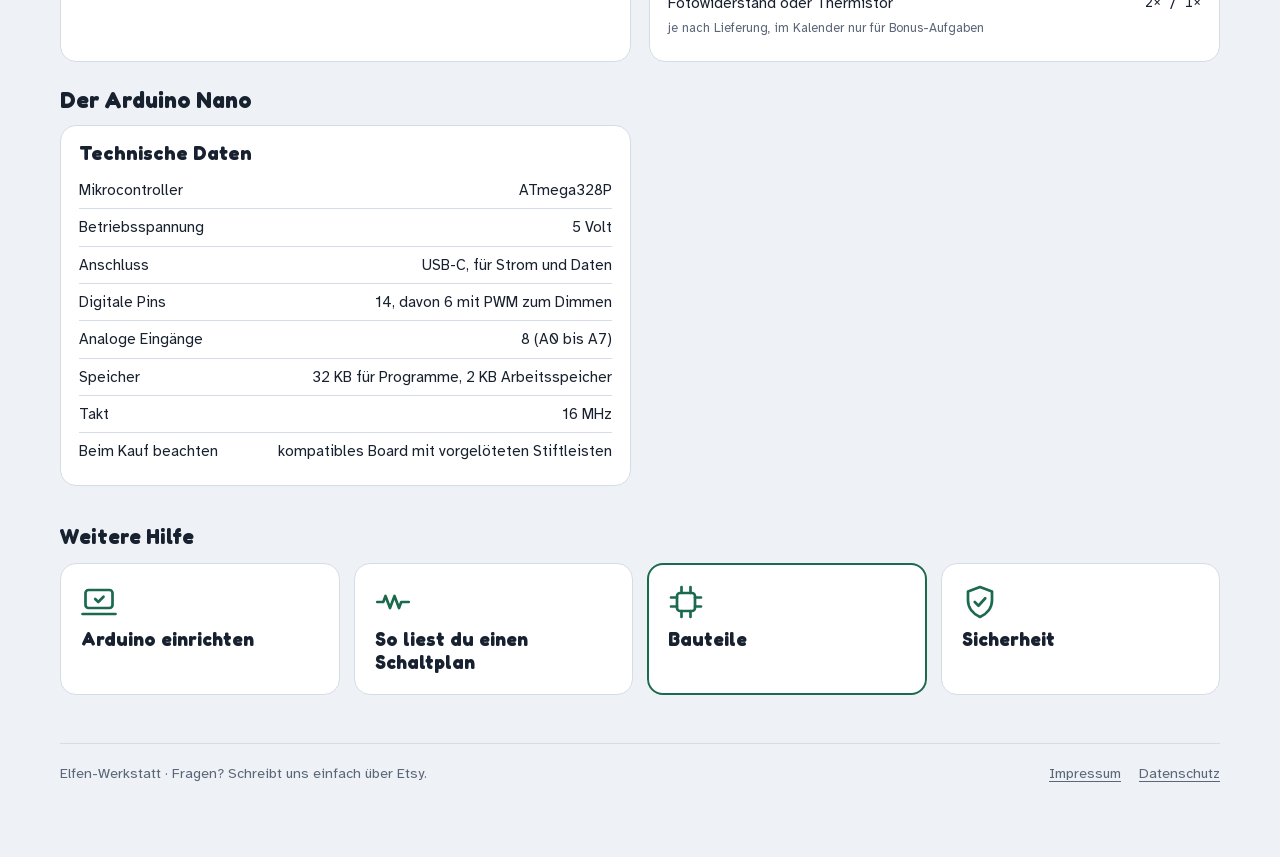
==== commit b3687078: "Datenschutz-Hinweis klarer: Freischaltung funktioniert mit beiden Optionen Co-Authored-By: Claude Op" ====
--- a/bauteile.html
+++ b/bauteile.html
@@ -6,10 +6,143 @@
 <title>Bauteile · Elfen-Werkstatt</title>
 <meta name="description" content="Diese Teile braucht ihr für alle 24 Tage: das ELEGOO Electronic Fun Kit und einen Arduino Nano. Die Bauteile sind nicht im Kauf des Kalenders enthalten.">
 <link rel="icon" href="favicon.svg" type="image/svg+xml">
-<link rel="preconnect" href="https://fonts.googleapis.com">
-<link rel="preconnect" href="https://fonts.gstatic.com" crossorigin>
-<link rel="stylesheet" href="https://fonts.googleapis.com/css2?family=Atkinson+Hyperlegible:ital,wght@0,400;0,700;1,400&family=Fredoka:wght@500;600;700&family=JetBrains+Mono:wght@400;600&display=swap">
+
 <style>
+@font-face {
+  font-family: 'Atkinson Hyperlegible';
+  font-style: italic;
+  font-weight: 400;
+  font-display: swap;
+  src: url(fonts/AtkinsonHyperlegible-400i-latin-ext.woff2) format('woff2');
+  unicode-range: U+0100-02BA, U+02BD-02C5, U+02C7-02CC, U+02CE-02D7, U+02DD-02FF, U+0304, U+0308, U+0329, U+1D00-1DBF, U+1E00-1E9F, U+1EF2-1EFF, U+2020, U+20A0-20AB, U+20AD-20C4, U+2113, U+2C60-2C7F, U+A720-A7FF;
+}
+@font-face {
+  font-family: 'Atkinson Hyperlegible';
+  font-style: italic;
+  font-weight: 400;
+  font-display: swap;
+  src: url(fonts/AtkinsonHyperlegible-400i-latin.woff2) format('woff2');
+  unicode-range: U+0000-00FF, U+0131, U+0152-0153, U+02BB-02BC, U+02C6, U+02DA, U+02DC, U+0304, U+0308, U+0329, U+2000-206F, U+20AC, U+2122, U+2191, U+2193, U+2212, U+2215, U+FEFF, U+FFFD;
+}
+@font-face {
+  font-family: 'Atkinson Hyperlegible';
+  font-style: normal;
+  font-weight: 400;
+  font-display: swap;
+  src: url(fonts/AtkinsonHyperlegible-400-latin-ext.woff2) format('woff2');
+  unicode-range: U+0100-02BA, U+02BD-02C5, U+02C7-02CC, U+02CE-02D7, U+02DD-02FF, U+0304, U+0308, U+0329, U+1D00-1DBF, U+1E00-1E9F, U+1EF2-1EFF, U+2020, U+20A0-20AB, U+20AD-20C4, U+2113, U+2C60-2C7F, U+A720-A7FF;
+}
+@font-face {
+  font-family: 'Atkinson Hyperlegible';
+  font-style: normal;
+  font-weight: 400;
+  font-display: swap;
+  src: url(fonts/AtkinsonHyperlegible-400-latin.woff2) format('woff2');
+  unicode-range: U+0000-00FF, U+0131, U+0152-0153, U+02BB-02BC, U+02C6, U+02DA, U+02DC, U+0304, U+0308, U+0329, U+2000-206F, U+20AC, U+2122, U+2191, U+2193, U+2212, U+2215, U+FEFF, U+FFFD;
+}
+@font-face {
+  font-family: 'Atkinson Hyperlegible';
+  font-style: normal;
+  font-weight: 700;
+  font-display: swap;
+  src: url(fonts/AtkinsonHyperlegible-700-latin-ext.woff2) format('woff2');
+  unicode-range: U+0100-02BA, U+02BD-02C5, U+02C7-02CC, U+02CE-02D7, U+02DD-02FF, U+0304, U+0308, U+0329, U+1D00-1DBF, U+1E00-1E9F, U+1EF2-1EFF, U+2020, U+20A0-20AB, U+20AD-20C4, U+2113, U+2C60-2C7F, U+A720-A7FF;
+}
+@font-face {
+  font-family: 'Atkinson Hyperlegible';
+  font-style: normal;
+  font-weight: 700;
+  font-display: swap;
+  src: url(fonts/AtkinsonHyperlegible-700-latin.woff2) format('woff2');
+  unicode-range: U+0000-00FF, U+0131, U+0152-0153, U+02BB-02BC, U+02C6, U+02DA, U+02DC, U+0304, U+0308, U+0329, U+2000-206F, U+20AC, U+2122, U+2191, U+2193, U+2212, U+2215, U+FEFF, U+FFFD;
+}
+@font-face {
+  font-family: 'Fredoka';
+  font-style: normal;
+  font-weight: 500;
+  font-stretch: 100%;
+  font-display: swap;
+  src: url(fonts/Fredoka-500-latin-ext.woff2) format('woff2');
+  unicode-range: U+0100-02BA, U+02BD-02C5, U+02C7-02CC, U+02CE-02D7, U+02DD-02FF, U+0304, U+0308, U+0329, U+1D00-1DBF, U+1E00-1E9F, U+1EF2-1EFF, U+2020, U+20A0-20AB, U+20AD-20C4, U+2113, U+2C60-2C7F, U+A720-A7FF;
+}
+@font-face {
+  font-family: 'Fredoka';
+  font-style: normal;
+  font-weight: 500;
+  font-stretch: 100%;
+  font-display: swap;
+  src: url(fonts/Fredoka-500-latin.woff2) format('woff2');
+  unicode-range: U+0000-00FF, U+0131, U+0152-0153, U+02BB-02BC, U+02C6, U+02DA, U+02DC, U+0304, U+0308, U+0329, U+2000-206F, U+20AC, U+2122, U+2191, U+2193, U+2212, U+2215, U+FEFF, U+FFFD;
+}
+@font-face {
+  font-family: 'Fredoka';
+  font-style: normal;
+  font-weight: 600;
+  font-stretch: 100%;
+  font-display: swap;
+  src: url(fonts/Fredoka-600-latin-ext.woff2) format('woff2');
+  unicode-range: U+0100-02BA, U+02BD-02C5, U+02C7-02CC, U+02CE-02D7, U+02DD-02FF, U+0304, U+0308, U+0329, U+1D00-1DBF, U+1E00-1E9F, U+1EF2-1EFF, U+2020, U+20A0-20AB, U+20AD-20C4, U+2113, U+2C60-2C7F, U+A720-A7FF;
+}
+@font-face {
+  font-family: 'Fredoka';
+  font-style: normal;
+  font-weight: 600;
+  font-stretch: 100%;
+  font-display: swap;
+  src: url(fonts/Fredoka-600-latin.woff2) format('woff2');
+  unicode-range: U+0000-00FF, U+0131, U+0152-0153, U+02BB-02BC, U+02C6, U+02DA, U+02DC, U+0304, U+0308, U+0329, U+2000-206F, U+20AC, U+2122, U+2191, U+2193, U+2212, U+2215, U+FEFF, U+FFFD;
+}
+@font-face {
+  font-family: 'Fredoka';
+  font-style: normal;
+  font-weight: 700;
+  font-stretch: 100%;
+  font-display: swap;
+  src: url(fonts/Fredoka-700-latin-ext.woff2) format('woff2');
+  unicode-range: U+0100-02BA, U+02BD-02C5, U+02C7-02CC, U+02CE-02D7, U+02DD-02FF, U+0304, U+0308, U+0329, U+1D00-1DBF, U+1E00-1E9F, U+1EF2-1EFF, U+2020, U+20A0-20AB, U+20AD-20C4, U+2113, U+2C60-2C7F, U+A720-A7FF;
+}
+@font-face {
+  font-family: 'Fredoka';
+  font-style: normal;
+  font-weight: 700;
+  font-stretch: 100%;
+  font-display: swap;
+  src: url(fonts/Fredoka-700-latin.woff2) format('woff2');
+  unicode-range: U+0000-00FF, U+0131, U+0152-0153, U+02BB-02BC, U+02C6, U+02DA, U+02DC, U+0304, U+0308, U+0329, U+2000-206F, U+20AC, U+2122, U+2191, U+2193, U+2212, U+2215, U+FEFF, U+FFFD;
+}
+@font-face {
+  font-family: 'JetBrains Mono';
+  font-style: normal;
+  font-weight: 400;
+  font-display: swap;
+  src: url(fonts/JetBrainsMono-400-latin-ext.woff2) format('woff2');
+  unicode-range: U+0100-02BA, U+02BD-02C5, U+02C7-02CC, U+02CE-02D7, U+02DD-02FF, U+0304, U+0308, U+0329, U+1D00-1DBF, U+1E00-1E9F, U+1EF2-1EFF, U+2020, U+20A0-20AB, U+20AD-20C4, U+2113, U+2C60-2C7F, U+A720-A7FF;
+}
+@font-face {
+  font-family: 'JetBrains Mono';
+  font-style: normal;
+  font-weight: 400;
+  font-display: swap;
+  src: url(fonts/JetBrainsMono-400-latin.woff2) format('woff2');
+  unicode-range: U+0000-00FF, U+0131, U+0152-0153, U+02BB-02BC, U+02C6, U+02DA, U+02DC, U+0304, U+0308, U+0329, U+2000-206F, U+20AC, U+2122, U+2191, U+2193, U+2212, U+2215, U+FEFF, U+FFFD;
+}
+@font-face {
+  font-family: 'JetBrains Mono';
+  font-style: normal;
+  font-weight: 600;
+  font-display: swap;
+  src: url(fonts/JetBrainsMono-600-latin-ext.woff2) format('woff2');
+  unicode-range: U+0100-02BA, U+02BD-02C5, U+02C7-02CC, U+02CE-02D7, U+02DD-02FF, U+0304, U+0308, U+0329, U+1D00-1DBF, U+1E00-1E9F, U+1EF2-1EFF, U+2020, U+20A0-20AB, U+20AD-20C4, U+2113, U+2C60-2C7F, U+A720-A7FF;
+}
+@font-face {
+  font-family: 'JetBrains Mono';
+  font-style: normal;
+  font-weight: 600;
+  font-display: swap;
+  src: url(fonts/JetBrainsMono-600-latin.woff2) format('woff2');
+  unicode-range: U+0000-00FF, U+0131, U+0152-0153, U+02BB-02BC, U+02C6, U+02DA, U+02DC, U+0304, U+0308, U+0329, U+2000-206F, U+20AC, U+2122, U+2191, U+2193, U+2212, U+2215, U+FEFF, U+FFFD;
+}
+
 /* Layout: Ein Adventskalender als Werkbank. Oben 24 Türchen, darunter öffnet sich die Tageskarte mit Schaltplan. */
 :root {
   --bg: #eef2f6;
@@ -272,6 +405,30 @@
 h2.sub { font-size: 1.4rem; margin: 26px 0 12px; }
 .parts td.n.wide { font-family: var(--f-body); font-size: 0.95rem; white-space: normal; }
 
+/* Fußzeile und Rechtliches */
+.sitefoot { display: flex; justify-content: space-between; flex-wrap: wrap; gap: 8px 20px; }
+.sitefoot .legal { display: flex; flex-wrap: wrap; gap: 6px 18px; }
+.sitefoot a, .linkbtn { color: var(--muted); text-decoration: underline; text-underline-offset: 3px; }
+.linkbtn { background: none; border: 0; padding: 0; font: inherit; cursor: pointer; }
+.sitefoot a:hover, .linkbtn:hover { color: var(--ink); }
+.legal-text { display: grid; gap: 10px; max-width: 78ch; }
+.legal-text h2 { font-size: 1.2rem; margin-top: 14px; }
+.legal-text h2:first-child { margin-top: 0; }
+.legal-text ul { margin: 0; padding-left: 22px; display: grid; gap: 6px; }
+.legal-text .stand { color: var(--muted); font-size: 0.9rem; margin-top: 10px; }
+
+/* Datenschutz-Hinweis mit Einwilligung */
+.consent { position: fixed; left: 0; right: 0; bottom: 0; z-index: 50; padding: 0 12px calc(12px + env(safe-area-inset-bottom, 0px)); pointer-events: none; }
+.consent-box { pointer-events: auto; max-width: 760px; margin-inline: auto; background: var(--surface); color: var(--ink); border: 1px solid var(--line);
+  border-radius: 18px; padding: 18px 20px; box-shadow: 0 12px 40px rgba(12, 19, 32, 0.25); display: grid; gap: 10px; }
+.consent-box h2 { font-size: 1.15rem; }
+.consent-box p { font-size: 0.95rem; color: var(--muted); }
+.consent-box p strong { color: var(--ink); }
+.consent-actions { display: flex; flex-wrap: wrap; gap: 10px; }
+.consent-actions .btn { flex: 1 1 200px; font-weight: 700; padding: 10px 14px; background: var(--pine); color: var(--surface); border-color: var(--pine); }
+.consent-box .links { font-size: 0.88rem; display: flex; gap: 16px; }
+.consent-box .links a { color: var(--muted); }
+
 /* Unterer Teil */
 .section { margin-top: 56px; }
 .section > h2 { font-size: 1.6rem; margin-bottom: 6px; }
@@ -320,7 +477,7 @@
   <div class="pagehead"><div class="eyebrow">Teileliste</div><h1>Bauteile</h1><p>Diese Teile braucht ihr für alle 24 Tage: das ELEGOO Electronic Fun Kit und einen Arduino Nano. Die Bauteile sind nicht im Kauf des Kalenders enthalten.</p></div>
   <div class="kaufen"><div><b>ELEGOO Electronic Fun Kit</b><small>Amazon B01J79YG8G</small><span class="price">ca. 14 €</span></div><div><b>Arduino Nano mit USB-C</b><small>kompatibel, mit vorgelöteten Stiftleisten</small><span class="price">8–12 €</span></div><div class="sum"><b>Außerdem</b><small>USB-C-Netzteil mit Datenkabel und ab Tag 13 ein Computer (Windows, Mac oder Linux)</small></div></div><h2 class="sub">Im ELEGOO Electronic Fun Kit</h2><div class="parts"><section><h2>Grundausstattung</h2><table><tr><td>Steckbrett<br><small>400 Kontakte</small></td><td class="n">1×</td></tr><tr><td>Steckbrücken<br><small>verschiedene Längen</small></td><td class="n">65×</td></tr><tr><td>Stecker-Buchse-Kabel<br><small>verbinden Nano und Steckbrett</small></td><td class="n">20×</td></tr><tr><td>Stiftleisten<br><small>40-polig</small></td><td class="n">2×</td></tr><tr><td>Stromversorgungsmodul<br><small>wird nicht gebraucht, der Strom kommt vom Nano</small></td><td class="n">1×</td></tr></table></section><section><h2>Leuchtdioden (LEDs)</h2><table><tr><td>LED rot</td><td class="n">10×</td></tr><tr><td>LED grün</td><td class="n">10×</td></tr><tr><td>LED gelb</td><td class="n">10×</td></tr><tr><td>LED blau</td><td class="n">10×</td></tr><tr><td>LED weiß</td><td class="n">10×</td></tr><tr><td>RGB-LED<br><small>mischt Rot, Grün und Blau</small></td><td class="n">1×</td></tr></table></section><section><h2>Widerstände</h2><table><tr><td>10 Ω</td><td class="n">10×</td></tr><tr><td>100 Ω</td><td class="n">10×</td></tr><tr><td>220 Ω<br><small>der häufigste im Kalender</small></td><td class="n">30×</td></tr><tr><td>330 Ω</td><td class="n">10×</td></tr><tr><td>1 kΩ</td><td class="n">10×</td></tr><tr><td>2 kΩ</td><td class="n">10×</td></tr><tr><td>5,1 kΩ</td><td class="n">10×</td></tr><tr><td>10 kΩ</td><td class="n">10×</td></tr><tr><td>100 kΩ</td><td class="n">10×</td></tr><tr><td>1 MΩ</td><td class="n">10×</td></tr></table></section><section><h2>Kondensatoren</h2><table><tr><td>Keramikkondensator 22 pF</td><td class="n">10×</td></tr><tr><td>Keramikkondensator 100 nF<br><small>Aufdruck „104“</small></td><td class="n">10×</td></tr><tr><td>Elektrolytkondensator 10 µF<br><small>gepolt</small></td><td class="n">5×</td></tr><tr><td>Elektrolytkondensator 100 µF<br><small>gepolt</small></td><td class="n">5×</td></tr></table></section><section><h2>Halbleiter & Chips</h2><table><tr><td>Transistor PN2222<br><small>NPN, schaltet und verstärkt</small></td><td class="n">5×</td></tr><tr><td>Diode 1N4007<br><small>Einbahnstraße für Strom</small></td><td class="n">5×</td></tr><tr><td>Schieberegister 74HC595<br><small>8 Ausgänge aus 3 Pins</small></td><td class="n">1×</td></tr><tr><td>Optokoppler 4N35<br><small>überträgt Signale per Licht</small></td><td class="n">1×</td></tr></table></section><section><h2>Bedienen, Klang & Sensoren</h2><table><tr><td>Taster</td><td class="n">10×</td></tr><tr><td>Präzisions-Poti<br><small>Mehrgang-Trimmer</small></td><td class="n">1×</td></tr><tr><td>Summer, aktiv<br><small>piept von selbst</small></td><td class="n">1×</td></tr><tr><td>Summer, passiv<br><small>spielt Melodien</small></td><td class="n">1×</td></tr><tr><td>Fotowiderstand oder Thermistor<br><small>je nach Lieferung, im Kalender nur für Bonus-Aufgaben</small></td><td class="n">2× / 1×</td></tr></table></section></div><h2 class="sub">Der Arduino Nano</h2><div class="parts"><section><h2>Technische Daten</h2><table><tr><td>Mikrocontroller</td><td class="n wide">ATmega328P</td></tr><tr><td>Betriebsspannung</td><td class="n wide">5 Volt</td></tr><tr><td>Anschluss</td><td class="n wide">USB-C, für Strom und Daten</td></tr><tr><td>Digitale Pins</td><td class="n wide">14, davon 6 mit PWM zum Dimmen</td></tr><tr><td>Analoge Eingänge</td><td class="n wide">8 (A0 bis A7)</td></tr><tr><td>Speicher</td><td class="n wide">32 KB für Programme, 2 KB Arbeitsspeicher</td></tr><tr><td>Takt</td><td class="n wide">16 MHz</td></tr><tr><td>Beim Kauf beachten</td><td class="n wide">kompatibles Board mit vorgelöteten Stiftleisten</td></tr></table></section></div>
   <section class="more"><h2>Weitere Hilfe</h2><nav class="infos" aria-label="Hilfe und Infos"><a class="info" href="einrichten.html"><svg viewBox="0 0 24 24" aria-hidden="true"><rect x="3" y="4" width="18" height="12" rx="2"/><path d="M1 20h22M9.5 10l2 2 3.5-3.5"/></svg><span class="t">Arduino einrichten</span></a><a class="info" href="schaltplan-lesen.html"><svg viewBox="0 0 24 24" aria-hidden="true"><path d="M1.5 12h4l1.5-4 3 8 3-8 3 8 1.5-4h5"/></svg><span class="t">So liest du einen Schaltplan</span></a><a class="info" href="bauteile.html" aria-current="page"><svg viewBox="0 0 24 24" aria-hidden="true"><rect x="6" y="6" width="12" height="12" rx="2"/><path d="M9 2v4M15 2v4M9 18v4M15 18v4M2 9h4M2 15h4M18 9h4M18 15h4"/></svg><span class="t">Bauteile</span></a><a class="info" href="sicherheit.html"><svg viewBox="0 0 24 24" aria-hidden="true"><path d="M12 2l8 3v6c0 5-3.5 9-8 11-4.5-2-8-6-8-11V5z"/><path d="M8.5 12l2.5 2.5 4.5-5"/></svg><span class="t">Sicherheit</span></a></nav></section>
-  <footer class="sitefoot">Elfen-Werkstatt · Fragen? Schreibt uns einfach über Etsy.</footer>
+  <footer class="sitefoot"><span>Elfen-Werkstatt · Fragen? Schreibt uns einfach über Etsy.</span><span class="legal"><a href="impressum.html">Impressum</a><a href="datenschutz.html">Datenschutz</a></span></footer>
 </main>
 </body>
 </html>
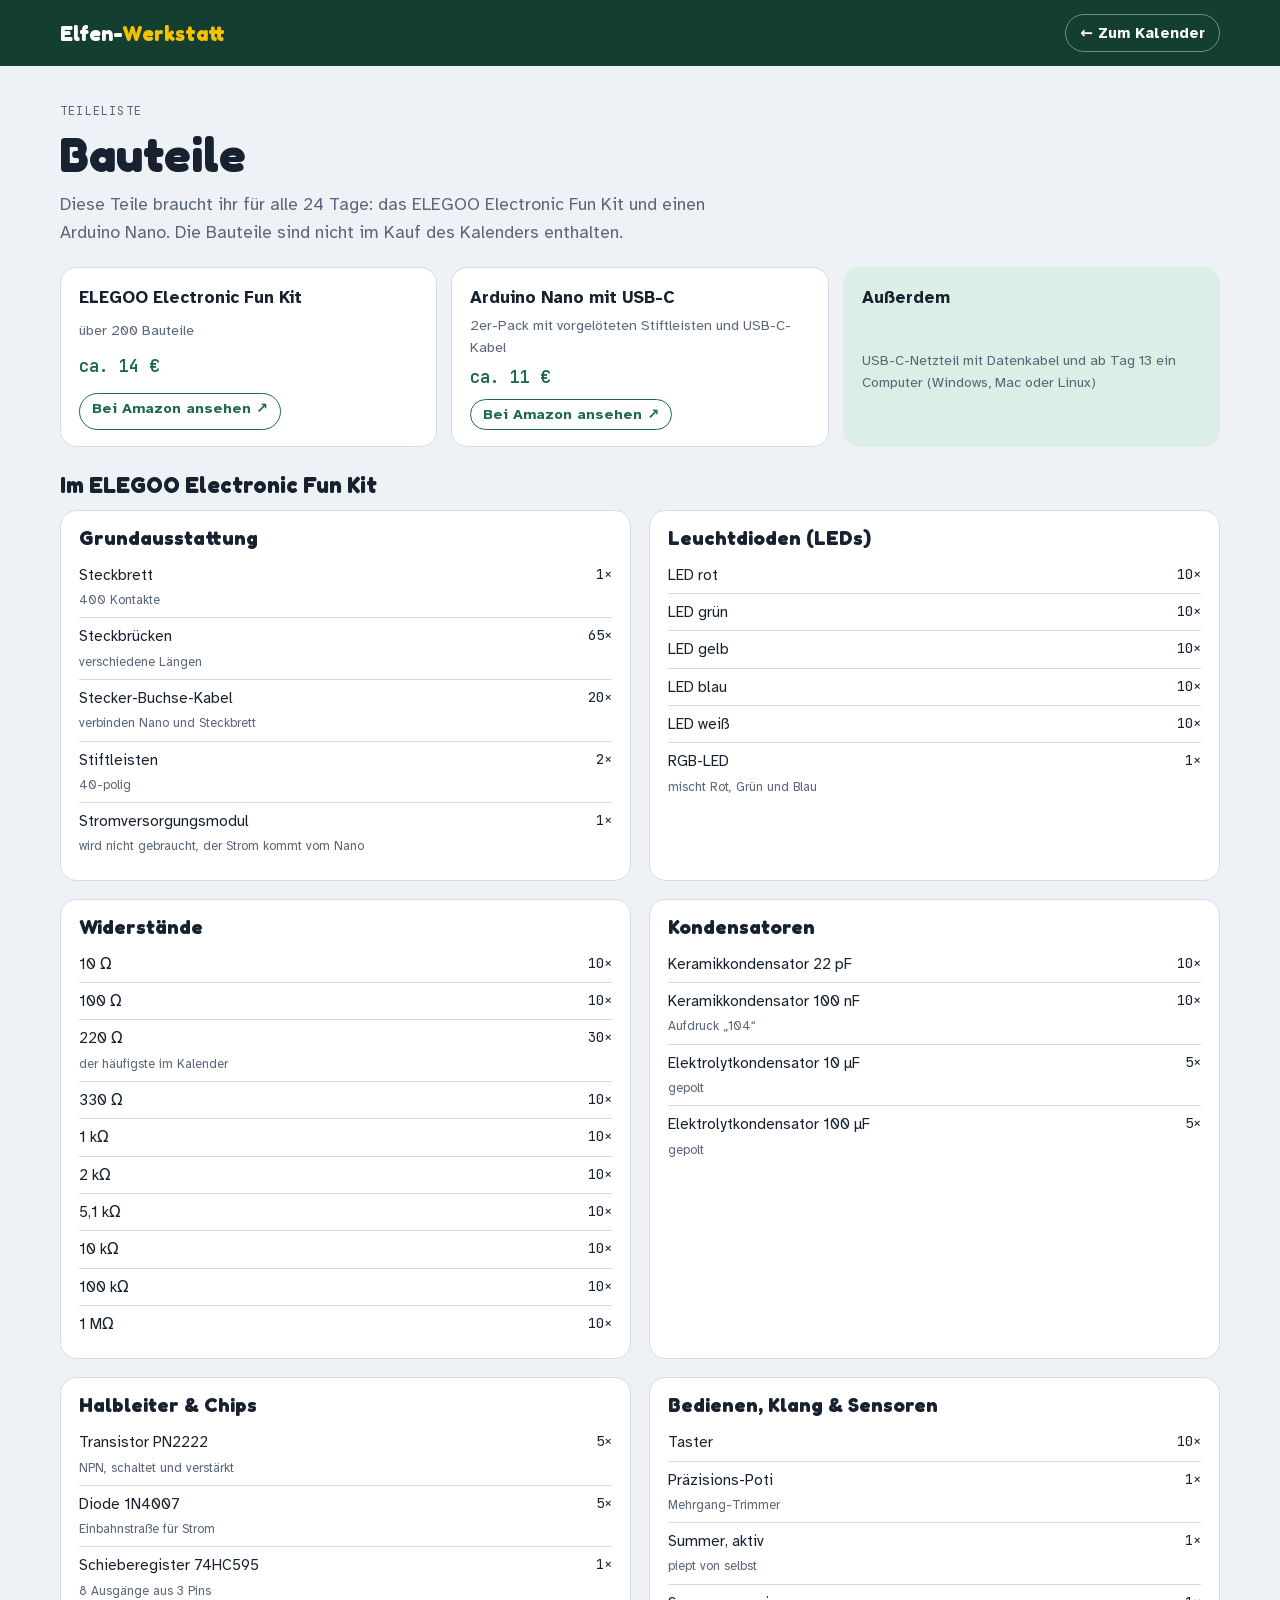
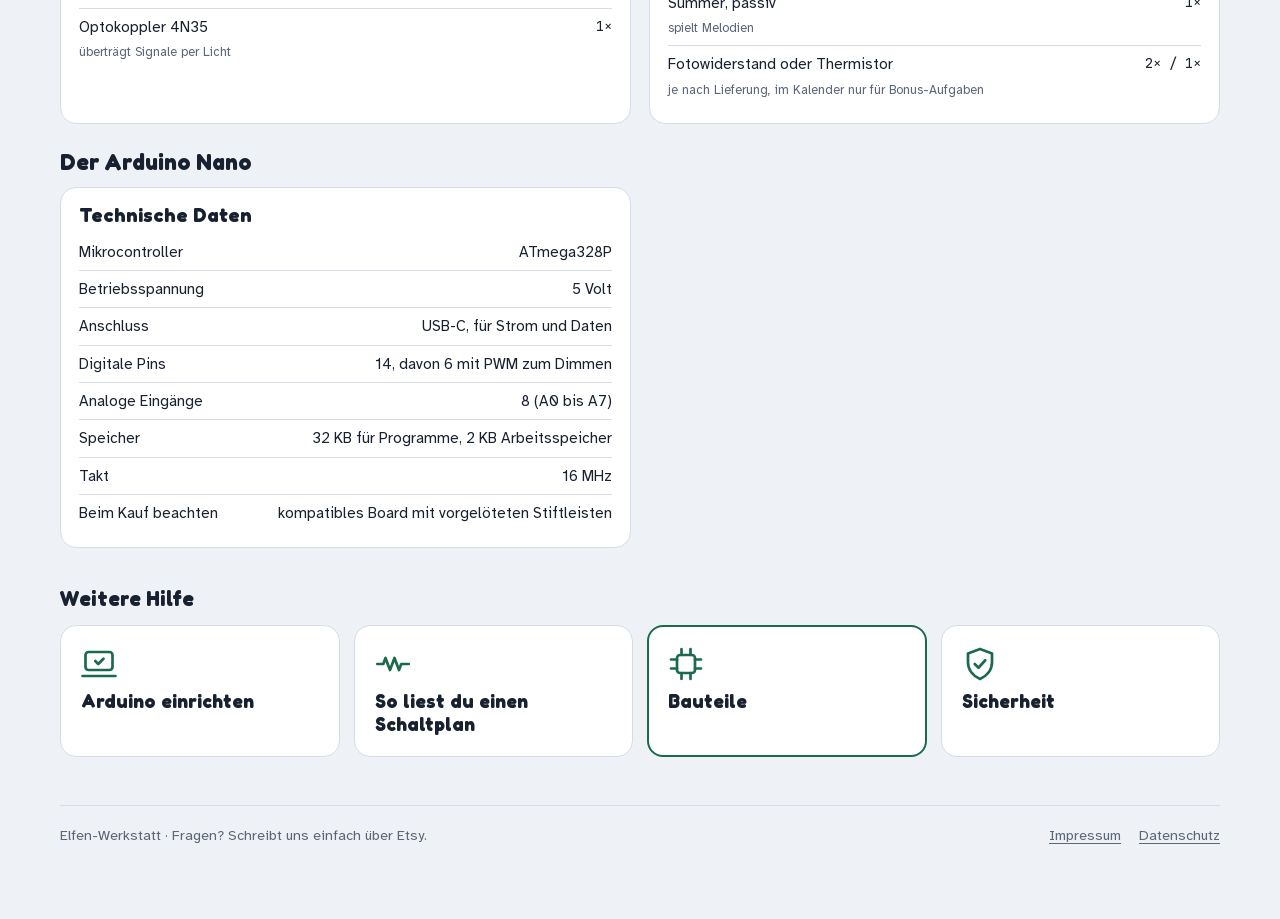
==== commit e0b58109: "Amazon-Links zu Kit und Nano, Preise aktualisiert (ca. 25 €) Co-Authored-By: Claude Opus 5.5 <norepl" ====
--- a/bauteile.html
+++ b/bauteile.html
@@ -231,6 +231,8 @@
 .need li b { font-weight: 700; }
 .need .price { font-family: var(--f-mono); white-space: nowrap; font-size: 1.05rem; color: var(--pine); font-weight: 600; }
 .need li.sum { background: var(--pine-soft); }
+.shop { justify-self: start; margin-top: 4px; font-size: 0.9rem; font-weight: 700; color: var(--pine); text-decoration: none; border: 1px solid var(--pine); border-radius: 999px; padding: 3px 12px; }
+.shop:hover { background: var(--pine); color: var(--surface); }
 .need small { color: var(--muted); font-size: 0.88rem; line-height: 1.45; }
 .need .extra { grid-column: 1 / -1; display: flex; flex-wrap: wrap; gap: 6px 28px; padding-top: 12px; border-top: 1px dashed var(--line); }
 
@@ -475,9 +477,12 @@
 <header class="topbar"><div class="wrap"><a class="brand" href="./">Elfen-<span>Werkstatt</span></a><a class="back" href="./">← Zum Kalender</a></div></header>
 <main class="wrap">
   <div class="pagehead"><div class="eyebrow">Teileliste</div><h1>Bauteile</h1><p>Diese Teile braucht ihr für alle 24 Tage: das ELEGOO Electronic Fun Kit und einen Arduino Nano. Die Bauteile sind nicht im Kauf des Kalenders enthalten.</p></div>
-  <div class="kaufen"><div><b>ELEGOO Electronic Fun Kit</b><small>Amazon B01J79YG8G</small><span class="price">ca. 14 €</span></div><div><b>Arduino Nano mit USB-C</b><small>kompatibel, mit vorgelöteten Stiftleisten</small><span class="price">8–12 €</span></div><div class="sum"><b>Außerdem</b><small>USB-C-Netzteil mit Datenkabel und ab Tag 13 ein Computer (Windows, Mac oder Linux)</small></div></div><h2 class="sub">Im ELEGOO Electronic Fun Kit</h2><div class="parts"><section><h2>Grundausstattung</h2><table><tr><td>Steckbrett<br><small>400 Kontakte</small></td><td class="n">1×</td></tr><tr><td>Steckbrücken<br><small>verschiedene Längen</small></td><td class="n">65×</td></tr><tr><td>Stecker-Buchse-Kabel<br><small>verbinden Nano und Steckbrett</small></td><td class="n">20×</td></tr><tr><td>Stiftleisten<br><small>40-polig</small></td><td class="n">2×</td></tr><tr><td>Stromversorgungsmodul<br><small>wird nicht gebraucht, der Strom kommt vom Nano</small></td><td class="n">1×</td></tr></table></section><section><h2>Leuchtdioden (LEDs)</h2><table><tr><td>LED rot</td><td class="n">10×</td></tr><tr><td>LED grün</td><td class="n">10×</td></tr><tr><td>LED gelb</td><td class="n">10×</td></tr><tr><td>LED blau</td><td class="n">10×</td></tr><tr><td>LED weiß</td><td class="n">10×</td></tr><tr><td>RGB-LED<br><small>mischt Rot, Grün und Blau</small></td><td class="n">1×</td></tr></table></section><section><h2>Widerstände</h2><table><tr><td>10 Ω</td><td class="n">10×</td></tr><tr><td>100 Ω</td><td class="n">10×</td></tr><tr><td>220 Ω<br><small>der häufigste im Kalender</small></td><td class="n">30×</td></tr><tr><td>330 Ω</td><td class="n">10×</td></tr><tr><td>1 kΩ</td><td class="n">10×</td></tr><tr><td>2 kΩ</td><td class="n">10×</td></tr><tr><td>5,1 kΩ</td><td class="n">10×</td></tr><tr><td>10 kΩ</td><td class="n">10×</td></tr><tr><td>100 kΩ</td><td class="n">10×</td></tr><tr><td>1 MΩ</td><td class="n">10×</td></tr></table></section><section><h2>Kondensatoren</h2><table><tr><td>Keramikkondensator 22 pF</td><td class="n">10×</td></tr><tr><td>Keramikkondensator 100 nF<br><small>Aufdruck „104“</small></td><td class="n">10×</td></tr><tr><td>Elektrolytkondensator 10 µF<br><small>gepolt</small></td><td class="n">5×</td></tr><tr><td>Elektrolytkondensator 100 µF<br><small>gepolt</small></td><td class="n">5×</td></tr></table></section><section><h2>Halbleiter & Chips</h2><table><tr><td>Transistor PN2222<br><small>NPN, schaltet und verstärkt</small></td><td class="n">5×</td></tr><tr><td>Diode 1N4007<br><small>Einbahnstraße für Strom</small></td><td class="n">5×</td></tr><tr><td>Schieberegister 74HC595<br><small>8 Ausgänge aus 3 Pins</small></td><td class="n">1×</td></tr><tr><td>Optokoppler 4N35<br><small>überträgt Signale per Licht</small></td><td class="n">1×</td></tr></table></section><section><h2>Bedienen, Klang & Sensoren</h2><table><tr><td>Taster</td><td class="n">10×</td></tr><tr><td>Präzisions-Poti<br><small>Mehrgang-Trimmer</small></td><td class="n">1×</td></tr><tr><td>Summer, aktiv<br><small>piept von selbst</small></td><td class="n">1×</td></tr><tr><td>Summer, passiv<br><small>spielt Melodien</small></td><td class="n">1×</td></tr><tr><td>Fotowiderstand oder Thermistor<br><small>je nach Lieferung, im Kalender nur für Bonus-Aufgaben</small></td><td class="n">2× / 1×</td></tr></table></section></div><h2 class="sub">Der Arduino Nano</h2><div class="parts"><section><h2>Technische Daten</h2><table><tr><td>Mikrocontroller</td><td class="n wide">ATmega328P</td></tr><tr><td>Betriebsspannung</td><td class="n wide">5 Volt</td></tr><tr><td>Anschluss</td><td class="n wide">USB-C, für Strom und Daten</td></tr><tr><td>Digitale Pins</td><td class="n wide">14, davon 6 mit PWM zum Dimmen</td></tr><tr><td>Analoge Eingänge</td><td class="n wide">8 (A0 bis A7)</td></tr><tr><td>Speicher</td><td class="n wide">32 KB für Programme, 2 KB Arbeitsspeicher</td></tr><tr><td>Takt</td><td class="n wide">16 MHz</td></tr><tr><td>Beim Kauf beachten</td><td class="n wide">kompatibles Board mit vorgelöteten Stiftleisten</td></tr></table></section></div>
+  <div class="kaufen"><div><b>ELEGOO Electronic Fun Kit</b><small>über 200 Bauteile</small><span class="price">ca. 14 €</span><a class="shop" href="https://www.amazon.de/dp/B01J79YG8G" target="_blank" rel="noopener">Bei Amazon ansehen ↗</a></div><div><b>Arduino Nano mit USB-C</b><small>2er-Pack mit vorgelöteten Stiftleisten und USB-C-Kabel</small><span class="price">ca. 11 €</span><a class="shop" href="https://www.amazon.de/dp/B0GSJCL116" target="_blank" rel="noopener">Bei Amazon ansehen ↗</a></div><div class="sum"><b>Außerdem</b><small>USB-C-Netzteil mit Datenkabel und ab Tag 13 ein Computer (Windows, Mac oder Linux)</small></div></div><h2 class="sub">Im ELEGOO Electronic Fun Kit</h2><div class="parts"><section><h2>Grundausstattung</h2><table><tr><td>Steckbrett<br><small>400 Kontakte</small></td><td class="n">1×</td></tr><tr><td>Steckbrücken<br><small>verschiedene Längen</small></td><td class="n">65×</td></tr><tr><td>Stecker-Buchse-Kabel<br><small>verbinden Nano und Steckbrett</small></td><td class="n">20×</td></tr><tr><td>Stiftleisten<br><small>40-polig</small></td><td class="n">2×</td></tr><tr><td>Stromversorgungsmodul<br><small>wird nicht gebraucht, der Strom kommt vom Nano</small></td><td class="n">1×</td></tr></table></section><section><h2>Leuchtdioden (LEDs)</h2><table><tr><td>LED rot</td><td class="n">10×</td></tr><tr><td>LED grün</td><td class="n">10×</td></tr><tr><td>LED gelb</td><td class="n">10×</td></tr><tr><td>LED blau</td><td class="n">10×</td></tr><tr><td>LED weiß</td><td class="n">10×</td></tr><tr><td>RGB-LED<br><small>mischt Rot, Grün und Blau</small></td><td class="n">1×</td></tr></table></section><section><h2>Widerstände</h2><table><tr><td>10 Ω</td><td class="n">10×</td></tr><tr><td>100 Ω</td><td class="n">10×</td></tr><tr><td>220 Ω<br><small>der häufigste im Kalender</small></td><td class="n">30×</td></tr><tr><td>330 Ω</td><td class="n">10×</td></tr><tr><td>1 kΩ</td><td class="n">10×</td></tr><tr><td>2 kΩ</td><td class="n">10×</td></tr><tr><td>5,1 kΩ</td><td class="n">10×</td></tr><tr><td>10 kΩ</td><td class="n">10×</td></tr><tr><td>100 kΩ</td><td class="n">10×</td></tr><tr><td>1 MΩ</td><td class="n">10×</td></tr></table></section><section><h2>Kondensatoren</h2><table><tr><td>Keramikkondensator 22 pF</td><td class="n">10×</td></tr><tr><td>Keramikkondensator 100 nF<br><small>Aufdruck „104“</small></td><td class="n">10×</td></tr><tr><td>Elektrolytkondensator 10 µF<br><small>gepolt</small></td><td class="n">5×</td></tr><tr><td>Elektrolytkondensator 100 µF<br><small>gepolt</small></td><td class="n">5×</td></tr></table></section><section><h2>Halbleiter & Chips</h2><table><tr><td>Transistor PN2222<br><small>NPN, schaltet und verstärkt</small></td><td class="n">5×</td></tr><tr><td>Diode 1N4007<br><small>Einbahnstraße für Strom</small></td><td class="n">5×</td></tr><tr><td>Schieberegister 74HC595<br><small>8 Ausgänge aus 3 Pins</small></td><td class="n">1×</td></tr><tr><td>Optokoppler 4N35<br><small>überträgt Signale per Licht</small></td><td class="n">1×</td></tr></table></section><section><h2>Bedienen, Klang & Sensoren</h2><table><tr><td>Taster</td><td class="n">10×</td></tr><tr><td>Präzisions-Poti<br><small>Mehrgang-Trimmer</small></td><td class="n">1×</td></tr><tr><td>Summer, aktiv<br><small>piept von selbst</small></td><td class="n">1×</td></tr><tr><td>Summer, passiv<br><small>spielt Melodien</small></td><td class="n">1×</td></tr><tr><td>Fotowiderstand oder Thermistor<br><small>je nach Lieferung, im Kalender nur für Bonus-Aufgaben</small></td><td class="n">2× / 1×</td></tr></table></section></div><h2 class="sub">Der Arduino Nano</h2><div class="parts"><section><h2>Technische Daten</h2><table><tr><td>Mikrocontroller</td><td class="n wide">ATmega328P</td></tr><tr><td>Betriebsspannung</td><td class="n wide">5 Volt</td></tr><tr><td>Anschluss</td><td class="n wide">USB-C, für Strom und Daten</td></tr><tr><td>Digitale Pins</td><td class="n wide">14, davon 6 mit PWM zum Dimmen</td></tr><tr><td>Analoge Eingänge</td><td class="n wide">8 (A0 bis A7)</td></tr><tr><td>Speicher</td><td class="n wide">32 KB für Programme, 2 KB Arbeitsspeicher</td></tr><tr><td>Takt</td><td class="n wide">16 MHz</td></tr><tr><td>Beim Kauf beachten</td><td class="n wide">kompatibles Board mit vorgelöteten Stiftleisten</td></tr></table></section></div>
   <section class="more"><h2>Weitere Hilfe</h2><nav class="infos" aria-label="Hilfe und Infos"><a class="info" href="einrichten.html"><svg viewBox="0 0 24 24" aria-hidden="true"><rect x="3" y="4" width="18" height="12" rx="2"/><path d="M1 20h22M9.5 10l2 2 3.5-3.5"/></svg><span class="t">Arduino einrichten</span></a><a class="info" href="schaltplan-lesen.html"><svg viewBox="0 0 24 24" aria-hidden="true"><path d="M1.5 12h4l1.5-4 3 8 3-8 3 8 1.5-4h5"/></svg><span class="t">So liest du einen Schaltplan</span></a><a class="info" href="bauteile.html" aria-current="page"><svg viewBox="0 0 24 24" aria-hidden="true"><rect x="6" y="6" width="12" height="12" rx="2"/><path d="M9 2v4M15 2v4M9 18v4M15 18v4M2 9h4M2 15h4M18 9h4M18 15h4"/></svg><span class="t">Bauteile</span></a><a class="info" href="sicherheit.html"><svg viewBox="0 0 24 24" aria-hidden="true"><path d="M12 2l8 3v6c0 5-3.5 9-8 11-4.5-2-8-6-8-11V5z"/><path d="M8.5 12l2.5 2.5 4.5-5"/></svg><span class="t">Sicherheit</span></a></nav></section>
   <footer class="sitefoot"><span>Elfen-Werkstatt · Fragen? Schreibt uns einfach über Etsy.</span><span class="legal"><a href="impressum.html">Impressum</a><a href="datenschutz.html">Datenschutz</a></span></footer>
 </main>
+
+<script>window.va = window.va || function () { (window.vaq = window.vaq || []).push(arguments); };</script>
+<script defer src="/_vercel/insights/script.js"></script>
 </body>
 </html>
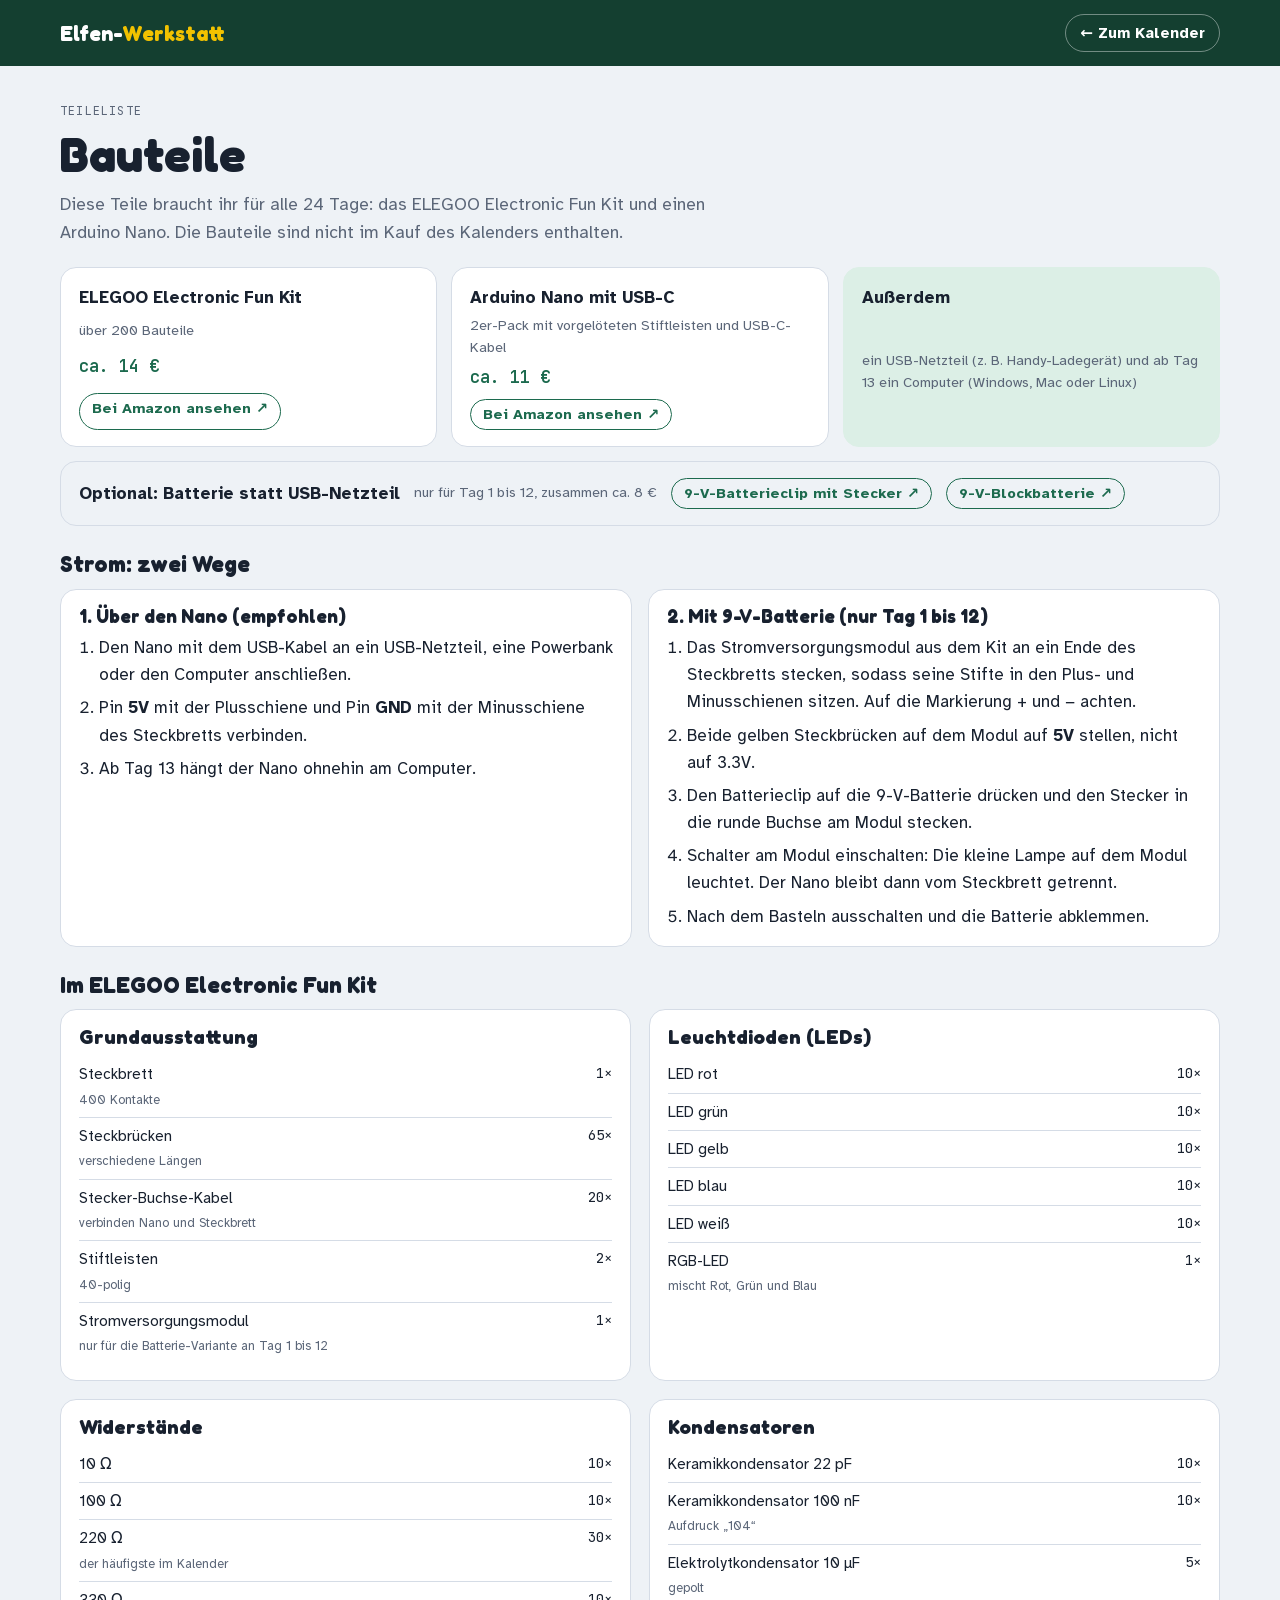
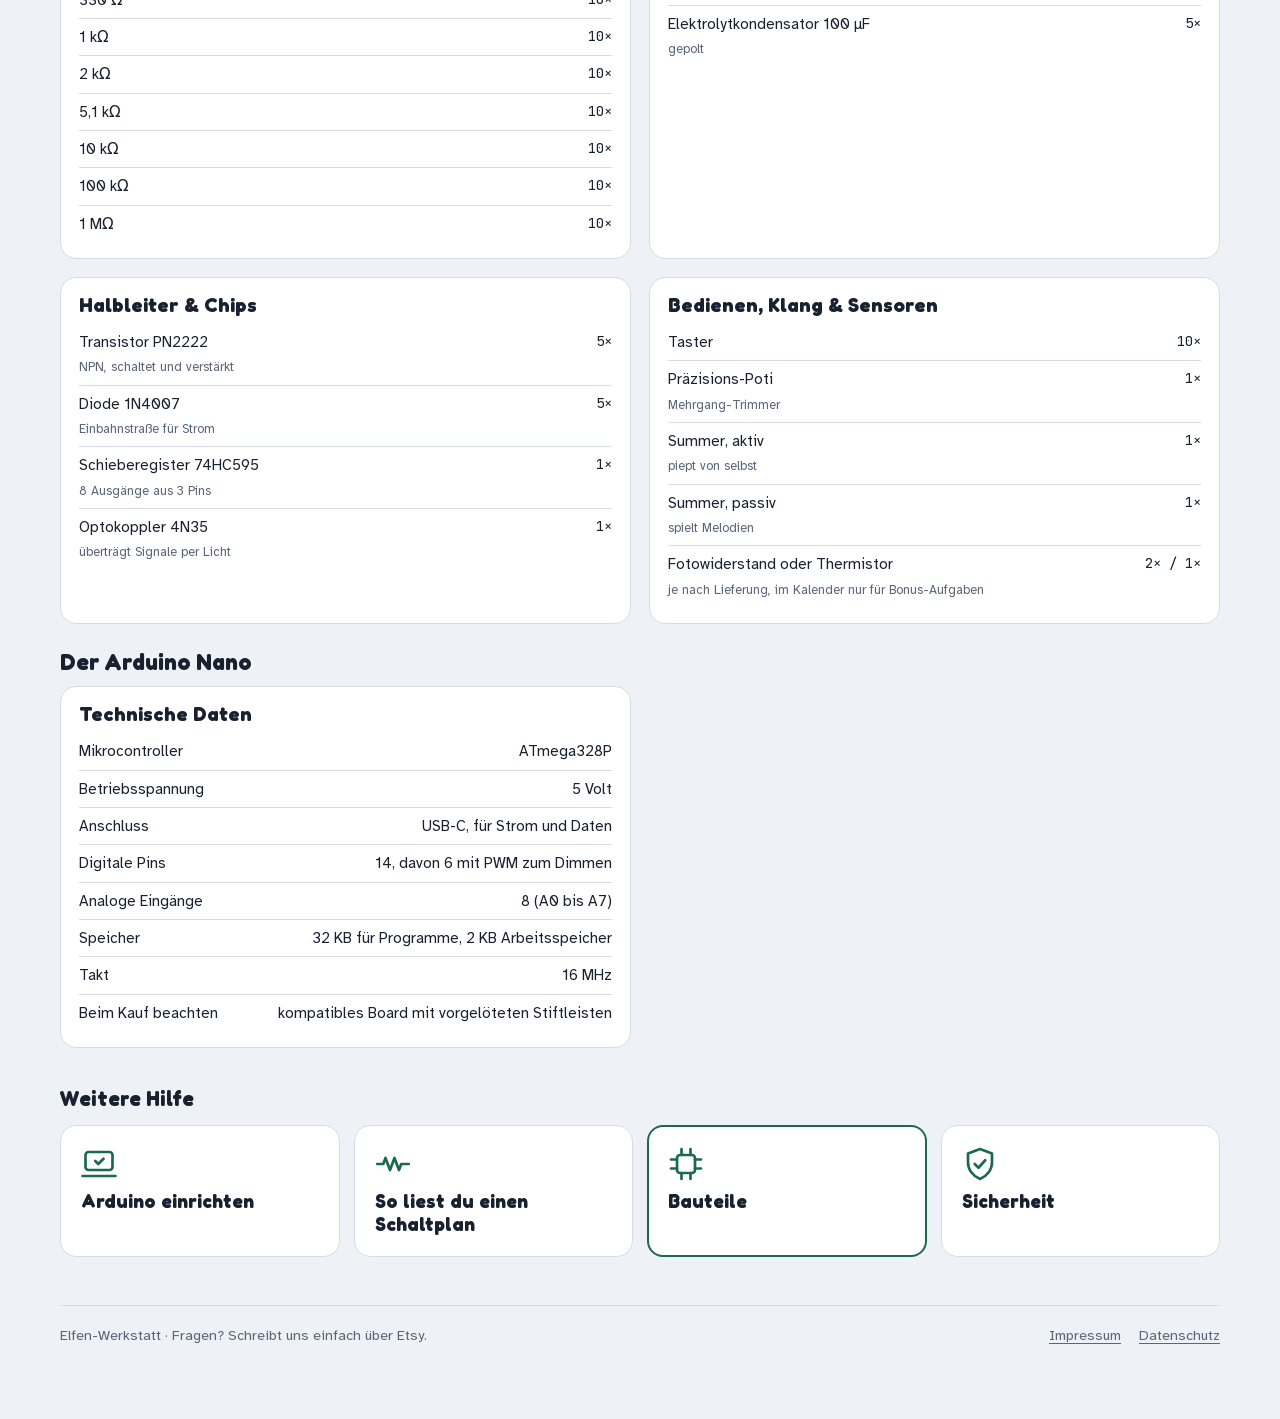
==== commit 5579543c: "Optionale Batterie-Stromversorgung (9 V über Stromversorgungsmodul) für Tag 1–12 Co-Authored-By: Cla" ====
--- a/bauteile.html
+++ b/bauteile.html
@@ -234,6 +234,10 @@
 .shop { justify-self: start; margin-top: 4px; font-size: 0.9rem; font-weight: 700; color: var(--pine); text-decoration: none; border: 1px solid var(--pine); border-radius: 999px; padding: 3px 12px; }
 .shop:hover { background: var(--pine); color: var(--surface); }
 .need small { color: var(--muted); font-size: 0.88rem; line-height: 1.45; }
+.need .optional { grid-column: 1 / -1; display: flex; flex-wrap: wrap; align-items: center; gap: 8px 14px; font-size: 0.92rem; color: var(--muted); background: var(--bg); border-radius: 12px; padding: 12px 14px; }
+.need .optional b { color: var(--ink); }
+.optional-links { display: flex; flex-wrap: wrap; gap: 8px; }
+.optional .shop, .kaufen .shop.small { margin-top: 0; font-size: 0.85rem; }
 .need .extra { grid-column: 1 / -1; display: flex; flex-wrap: wrap; gap: 6px 28px; padding-top: 12px; border-top: 1px dashed var(--line); }
 
 /* Türchen */
@@ -390,6 +394,14 @@
 .kaufen { display: grid; grid-template-columns: repeat(3, minmax(0, 1fr)); gap: 14px; margin-bottom: 22px; }
 .kaufen div { background: var(--surface); border: 1px solid var(--line); border-radius: 16px; padding: 16px 18px; display: grid; gap: 4px; }
 .kaufen div.sum { background: var(--pine-soft); border-color: var(--pine-soft); }
+.kaufen div.opt { grid-column: 1 / -1; background: var(--bg); display: flex; flex-wrap: wrap; align-items: center; gap: 8px 14px; }
+.kaufen div.opt .shop { margin-top: 0; }
+.strom { margin-top: 26px; }
+.strom h2 { font-size: 1.4rem; margin-bottom: 12px; }
+.wege { display: grid; grid-template-columns: repeat(2, minmax(0, 1fr)); gap: 16px; }
+.wege > div { background: var(--surface); border: 1px solid var(--line); border-radius: 16px; padding: 16px 18px; }
+.wege h3 { font-family: var(--f-display); font-size: 1.15rem; margin-bottom: 8px; }
+.wege ol { margin: 0; padding-left: 20px; display: grid; gap: 6px; }
 .kaufen b { font-weight: 700; }
 .kaufen .price { font-family: var(--f-mono); color: var(--pine); font-weight: 600; font-size: 1.05rem; }
 .kaufen small { color: var(--muted); }
@@ -445,7 +457,7 @@
 
 @media (max-width: 960px) {
   .infos { grid-template-columns: repeat(2, minmax(0, 1fr)); }
-  .parts, .kaufen { grid-template-columns: minmax(0, 1fr); }
+  .parts, .kaufen, .wege { grid-template-columns: minmax(0, 1fr); }
   .day-body, .two { grid-template-columns: minmax(0, 1fr); }
   .need { grid-template-columns: minmax(0, 1fr); }
   .hero::before { background: linear-gradient(90deg, rgba(20,63,48,0.96) 0%, rgba(20,63,48,0.85) 55%, rgba(20,63,48,0.4) 100%); }
@@ -477,7 +489,7 @@
 <header class="topbar"><div class="wrap"><a class="brand" href="./">Elfen-<span>Werkstatt</span></a><a class="back" href="./">← Zum Kalender</a></div></header>
 <main class="wrap">
   <div class="pagehead"><div class="eyebrow">Teileliste</div><h1>Bauteile</h1><p>Diese Teile braucht ihr für alle 24 Tage: das ELEGOO Electronic Fun Kit und einen Arduino Nano. Die Bauteile sind nicht im Kauf des Kalenders enthalten.</p></div>
-  <div class="kaufen"><div><b>ELEGOO Electronic Fun Kit</b><small>über 200 Bauteile</small><span class="price">ca. 14 €</span><a class="shop" href="https://www.amazon.de/dp/B01J79YG8G" target="_blank" rel="noopener">Bei Amazon ansehen ↗</a></div><div><b>Arduino Nano mit USB-C</b><small>2er-Pack mit vorgelöteten Stiftleisten und USB-C-Kabel</small><span class="price">ca. 11 €</span><a class="shop" href="https://www.amazon.de/dp/B0GSJCL116" target="_blank" rel="noopener">Bei Amazon ansehen ↗</a></div><div class="sum"><b>Außerdem</b><small>USB-C-Netzteil mit Datenkabel und ab Tag 13 ein Computer (Windows, Mac oder Linux)</small></div></div><h2 class="sub">Im ELEGOO Electronic Fun Kit</h2><div class="parts"><section><h2>Grundausstattung</h2><table><tr><td>Steckbrett<br><small>400 Kontakte</small></td><td class="n">1×</td></tr><tr><td>Steckbrücken<br><small>verschiedene Längen</small></td><td class="n">65×</td></tr><tr><td>Stecker-Buchse-Kabel<br><small>verbinden Nano und Steckbrett</small></td><td class="n">20×</td></tr><tr><td>Stiftleisten<br><small>40-polig</small></td><td class="n">2×</td></tr><tr><td>Stromversorgungsmodul<br><small>wird nicht gebraucht, der Strom kommt vom Nano</small></td><td class="n">1×</td></tr></table></section><section><h2>Leuchtdioden (LEDs)</h2><table><tr><td>LED rot</td><td class="n">10×</td></tr><tr><td>LED grün</td><td class="n">10×</td></tr><tr><td>LED gelb</td><td class="n">10×</td></tr><tr><td>LED blau</td><td class="n">10×</td></tr><tr><td>LED weiß</td><td class="n">10×</td></tr><tr><td>RGB-LED<br><small>mischt Rot, Grün und Blau</small></td><td class="n">1×</td></tr></table></section><section><h2>Widerstände</h2><table><tr><td>10 Ω</td><td class="n">10×</td></tr><tr><td>100 Ω</td><td class="n">10×</td></tr><tr><td>220 Ω<br><small>der häufigste im Kalender</small></td><td class="n">30×</td></tr><tr><td>330 Ω</td><td class="n">10×</td></tr><tr><td>1 kΩ</td><td class="n">10×</td></tr><tr><td>2 kΩ</td><td class="n">10×</td></tr><tr><td>5,1 kΩ</td><td class="n">10×</td></tr><tr><td>10 kΩ</td><td class="n">10×</td></tr><tr><td>100 kΩ</td><td class="n">10×</td></tr><tr><td>1 MΩ</td><td class="n">10×</td></tr></table></section><section><h2>Kondensatoren</h2><table><tr><td>Keramikkondensator 22 pF</td><td class="n">10×</td></tr><tr><td>Keramikkondensator 100 nF<br><small>Aufdruck „104“</small></td><td class="n">10×</td></tr><tr><td>Elektrolytkondensator 10 µF<br><small>gepolt</small></td><td class="n">5×</td></tr><tr><td>Elektrolytkondensator 100 µF<br><small>gepolt</small></td><td class="n">5×</td></tr></table></section><section><h2>Halbleiter & Chips</h2><table><tr><td>Transistor PN2222<br><small>NPN, schaltet und verstärkt</small></td><td class="n">5×</td></tr><tr><td>Diode 1N4007<br><small>Einbahnstraße für Strom</small></td><td class="n">5×</td></tr><tr><td>Schieberegister 74HC595<br><small>8 Ausgänge aus 3 Pins</small></td><td class="n">1×</td></tr><tr><td>Optokoppler 4N35<br><small>überträgt Signale per Licht</small></td><td class="n">1×</td></tr></table></section><section><h2>Bedienen, Klang & Sensoren</h2><table><tr><td>Taster</td><td class="n">10×</td></tr><tr><td>Präzisions-Poti<br><small>Mehrgang-Trimmer</small></td><td class="n">1×</td></tr><tr><td>Summer, aktiv<br><small>piept von selbst</small></td><td class="n">1×</td></tr><tr><td>Summer, passiv<br><small>spielt Melodien</small></td><td class="n">1×</td></tr><tr><td>Fotowiderstand oder Thermistor<br><small>je nach Lieferung, im Kalender nur für Bonus-Aufgaben</small></td><td class="n">2× / 1×</td></tr></table></section></div><h2 class="sub">Der Arduino Nano</h2><div class="parts"><section><h2>Technische Daten</h2><table><tr><td>Mikrocontroller</td><td class="n wide">ATmega328P</td></tr><tr><td>Betriebsspannung</td><td class="n wide">5 Volt</td></tr><tr><td>Anschluss</td><td class="n wide">USB-C, für Strom und Daten</td></tr><tr><td>Digitale Pins</td><td class="n wide">14, davon 6 mit PWM zum Dimmen</td></tr><tr><td>Analoge Eingänge</td><td class="n wide">8 (A0 bis A7)</td></tr><tr><td>Speicher</td><td class="n wide">32 KB für Programme, 2 KB Arbeitsspeicher</td></tr><tr><td>Takt</td><td class="n wide">16 MHz</td></tr><tr><td>Beim Kauf beachten</td><td class="n wide">kompatibles Board mit vorgelöteten Stiftleisten</td></tr></table></section></div>
+  <div class="kaufen"><div><b>ELEGOO Electronic Fun Kit</b><small>über 200 Bauteile</small><span class="price">ca. 14 €</span><a class="shop" href="https://www.amazon.de/dp/B01J79YG8G" target="_blank" rel="noopener">Bei Amazon ansehen ↗</a></div><div><b>Arduino Nano mit USB-C</b><small>2er-Pack mit vorgelöteten Stiftleisten und USB-C-Kabel</small><span class="price">ca. 11 €</span><a class="shop" href="https://www.amazon.de/dp/B0GSJCL116" target="_blank" rel="noopener">Bei Amazon ansehen ↗</a></div><div class="sum"><b>Außerdem</b><small>ein USB-Netzteil (z. B. Handy-Ladegerät) und ab Tag 13 ein Computer (Windows, Mac oder Linux)</small></div><div class="opt"><b>Optional: Batterie statt USB-Netzteil</b><small>nur für Tag 1 bis 12, zusammen ca. 8 €</small><a class="shop" href="https://www.amazon.de/dp/B096FCR7QR" target="_blank" rel="noopener">9-V-Batterieclip mit Stecker ↗</a><a class="shop" href="https://www.amazon.de/dp/B093LQHR2Y" target="_blank" rel="noopener">9-V-Blockbatterie ↗</a></div></div><section class="strom" id="strom"><h2>Strom: zwei Wege</h2><div class="wege"><div><h3>1. Über den Nano (empfohlen)</h3><ol><li>Den Nano mit dem USB-Kabel an ein USB-Netzteil, eine Powerbank oder den Computer anschließen.</li><li>Pin <b>5V</b> mit der Plusschiene und Pin <b>GND</b> mit der Minusschiene des Steckbretts verbinden.</li><li>Ab Tag 13 hängt der Nano ohnehin am Computer.</li></ol></div><div><h3>2. Mit 9-V-Batterie (nur Tag 1 bis 12)</h3><ol><li>Das Stromversorgungsmodul aus dem Kit an ein Ende des Steckbretts stecken, sodass seine Stifte in den Plus- und Minusschienen sitzen. Auf die Markierung + und − achten.</li><li>Beide gelben Steckbrücken auf dem Modul auf <b>5V</b> stellen, nicht auf 3.3V.</li><li>Den Batterieclip auf die 9-V-Batterie drücken und den Stecker in die runde Buchse am Modul stecken.</li><li>Schalter am Modul einschalten: Die kleine Lampe auf dem Modul leuchtet. Der Nano bleibt dann vom Steckbrett getrennt.</li><li>Nach dem Basteln ausschalten und die Batterie abklemmen.</li></ol></div></div></section><h2 class="sub">Im ELEGOO Electronic Fun Kit</h2><div class="parts"><section><h2>Grundausstattung</h2><table><tr><td>Steckbrett<br><small>400 Kontakte</small></td><td class="n">1×</td></tr><tr><td>Steckbrücken<br><small>verschiedene Längen</small></td><td class="n">65×</td></tr><tr><td>Stecker-Buchse-Kabel<br><small>verbinden Nano und Steckbrett</small></td><td class="n">20×</td></tr><tr><td>Stiftleisten<br><small>40-polig</small></td><td class="n">2×</td></tr><tr><td>Stromversorgungsmodul<br><small>nur für die Batterie-Variante an Tag 1 bis 12</small></td><td class="n">1×</td></tr></table></section><section><h2>Leuchtdioden (LEDs)</h2><table><tr><td>LED rot</td><td class="n">10×</td></tr><tr><td>LED grün</td><td class="n">10×</td></tr><tr><td>LED gelb</td><td class="n">10×</td></tr><tr><td>LED blau</td><td class="n">10×</td></tr><tr><td>LED weiß</td><td class="n">10×</td></tr><tr><td>RGB-LED<br><small>mischt Rot, Grün und Blau</small></td><td class="n">1×</td></tr></table></section><section><h2>Widerstände</h2><table><tr><td>10 Ω</td><td class="n">10×</td></tr><tr><td>100 Ω</td><td class="n">10×</td></tr><tr><td>220 Ω<br><small>der häufigste im Kalender</small></td><td class="n">30×</td></tr><tr><td>330 Ω</td><td class="n">10×</td></tr><tr><td>1 kΩ</td><td class="n">10×</td></tr><tr><td>2 kΩ</td><td class="n">10×</td></tr><tr><td>5,1 kΩ</td><td class="n">10×</td></tr><tr><td>10 kΩ</td><td class="n">10×</td></tr><tr><td>100 kΩ</td><td class="n">10×</td></tr><tr><td>1 MΩ</td><td class="n">10×</td></tr></table></section><section><h2>Kondensatoren</h2><table><tr><td>Keramikkondensator 22 pF</td><td class="n">10×</td></tr><tr><td>Keramikkondensator 100 nF<br><small>Aufdruck „104“</small></td><td class="n">10×</td></tr><tr><td>Elektrolytkondensator 10 µF<br><small>gepolt</small></td><td class="n">5×</td></tr><tr><td>Elektrolytkondensator 100 µF<br><small>gepolt</small></td><td class="n">5×</td></tr></table></section><section><h2>Halbleiter & Chips</h2><table><tr><td>Transistor PN2222<br><small>NPN, schaltet und verstärkt</small></td><td class="n">5×</td></tr><tr><td>Diode 1N4007<br><small>Einbahnstraße für Strom</small></td><td class="n">5×</td></tr><tr><td>Schieberegister 74HC595<br><small>8 Ausgänge aus 3 Pins</small></td><td class="n">1×</td></tr><tr><td>Optokoppler 4N35<br><small>überträgt Signale per Licht</small></td><td class="n">1×</td></tr></table></section><section><h2>Bedienen, Klang & Sensoren</h2><table><tr><td>Taster</td><td class="n">10×</td></tr><tr><td>Präzisions-Poti<br><small>Mehrgang-Trimmer</small></td><td class="n">1×</td></tr><tr><td>Summer, aktiv<br><small>piept von selbst</small></td><td class="n">1×</td></tr><tr><td>Summer, passiv<br><small>spielt Melodien</small></td><td class="n">1×</td></tr><tr><td>Fotowiderstand oder Thermistor<br><small>je nach Lieferung, im Kalender nur für Bonus-Aufgaben</small></td><td class="n">2× / 1×</td></tr></table></section></div><h2 class="sub">Der Arduino Nano</h2><div class="parts"><section><h2>Technische Daten</h2><table><tr><td>Mikrocontroller</td><td class="n wide">ATmega328P</td></tr><tr><td>Betriebsspannung</td><td class="n wide">5 Volt</td></tr><tr><td>Anschluss</td><td class="n wide">USB-C, für Strom und Daten</td></tr><tr><td>Digitale Pins</td><td class="n wide">14, davon 6 mit PWM zum Dimmen</td></tr><tr><td>Analoge Eingänge</td><td class="n wide">8 (A0 bis A7)</td></tr><tr><td>Speicher</td><td class="n wide">32 KB für Programme, 2 KB Arbeitsspeicher</td></tr><tr><td>Takt</td><td class="n wide">16 MHz</td></tr><tr><td>Beim Kauf beachten</td><td class="n wide">kompatibles Board mit vorgelöteten Stiftleisten</td></tr></table></section></div>
   <section class="more"><h2>Weitere Hilfe</h2><nav class="infos" aria-label="Hilfe und Infos"><a class="info" href="einrichten.html"><svg viewBox="0 0 24 24" aria-hidden="true"><rect x="3" y="4" width="18" height="12" rx="2"/><path d="M1 20h22M9.5 10l2 2 3.5-3.5"/></svg><span class="t">Arduino einrichten</span></a><a class="info" href="schaltplan-lesen.html"><svg viewBox="0 0 24 24" aria-hidden="true"><path d="M1.5 12h4l1.5-4 3 8 3-8 3 8 1.5-4h5"/></svg><span class="t">So liest du einen Schaltplan</span></a><a class="info" href="bauteile.html" aria-current="page"><svg viewBox="0 0 24 24" aria-hidden="true"><rect x="6" y="6" width="12" height="12" rx="2"/><path d="M9 2v4M15 2v4M9 18v4M15 18v4M2 9h4M2 15h4M18 9h4M18 15h4"/></svg><span class="t">Bauteile</span></a><a class="info" href="sicherheit.html"><svg viewBox="0 0 24 24" aria-hidden="true"><path d="M12 2l8 3v6c0 5-3.5 9-8 11-4.5-2-8-6-8-11V5z"/><path d="M8.5 12l2.5 2.5 4.5-5"/></svg><span class="t">Sicherheit</span></a></nav></section>
   <footer class="sitefoot"><span>Elfen-Werkstatt · Fragen? Schreibt uns einfach über Etsy.</span><span class="legal"><a href="impressum.html">Impressum</a><a href="datenschutz.html">Datenschutz</a></span></footer>
 </main>
